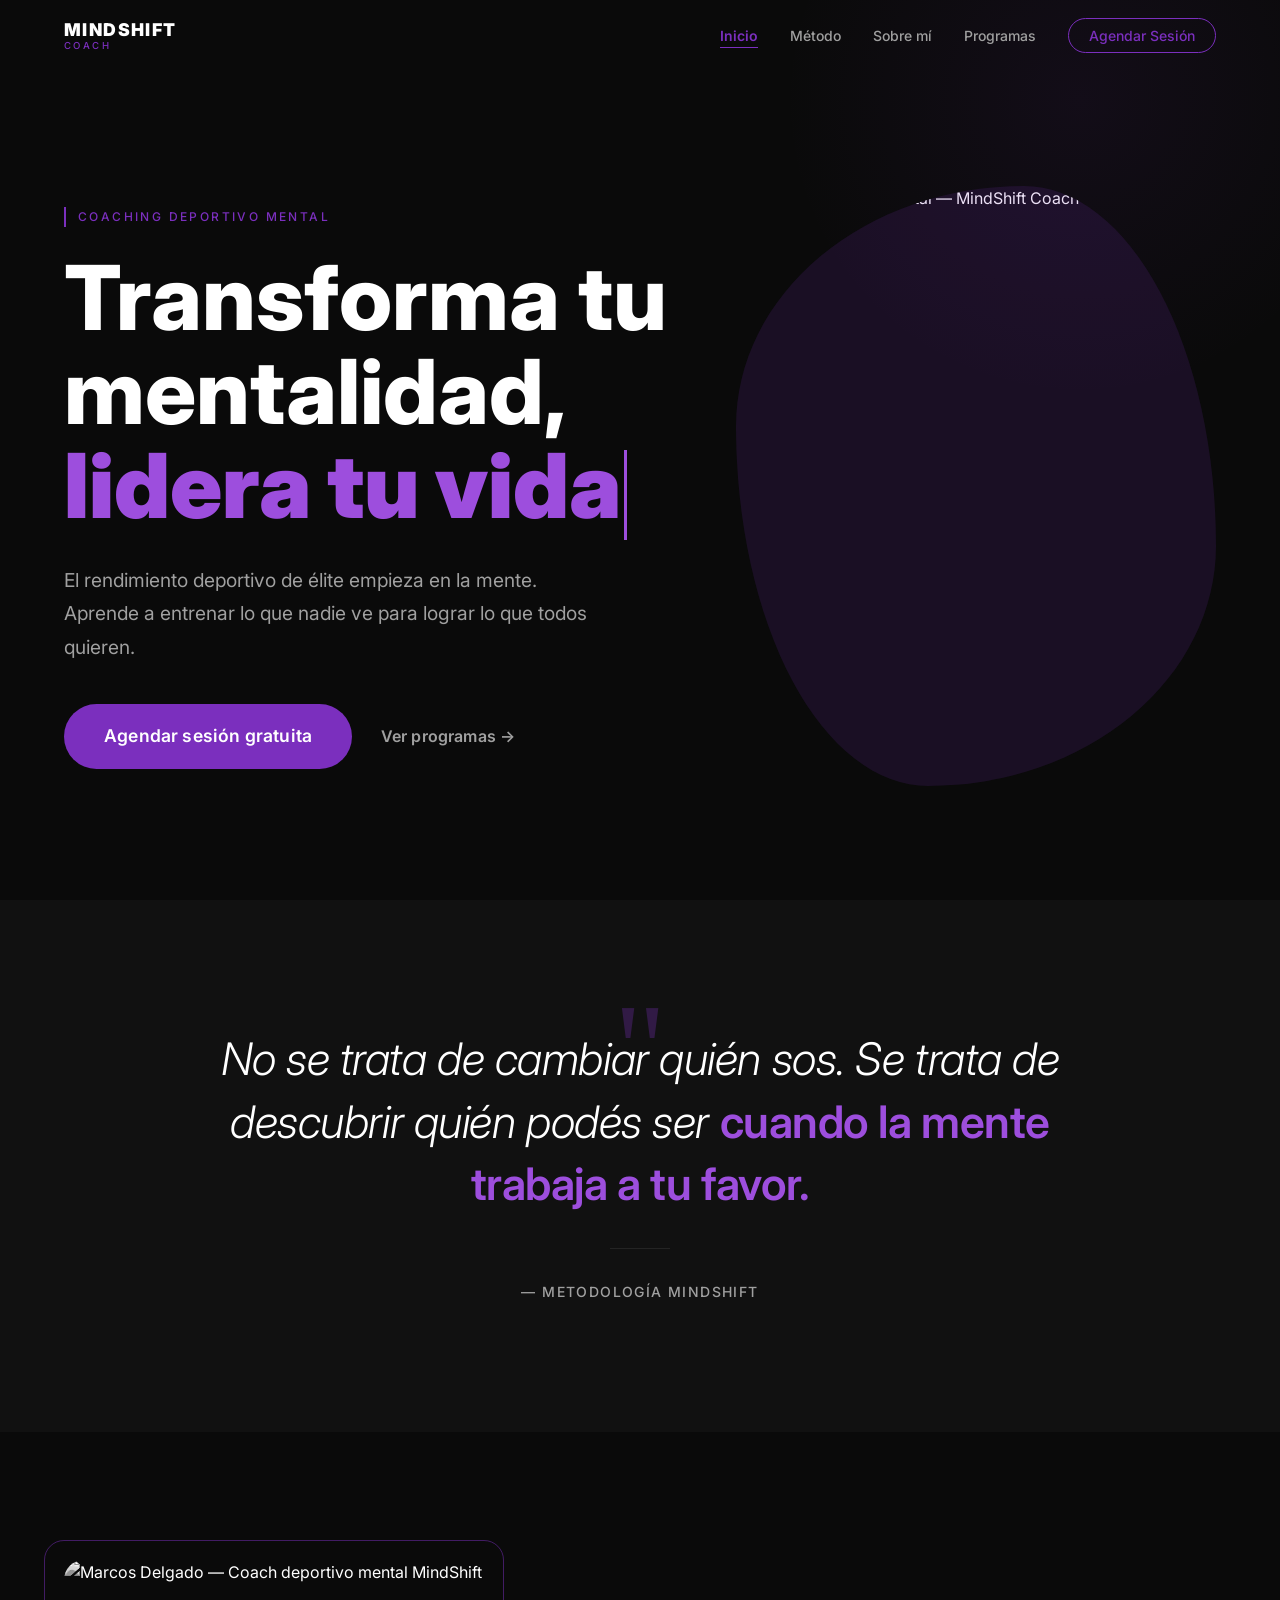
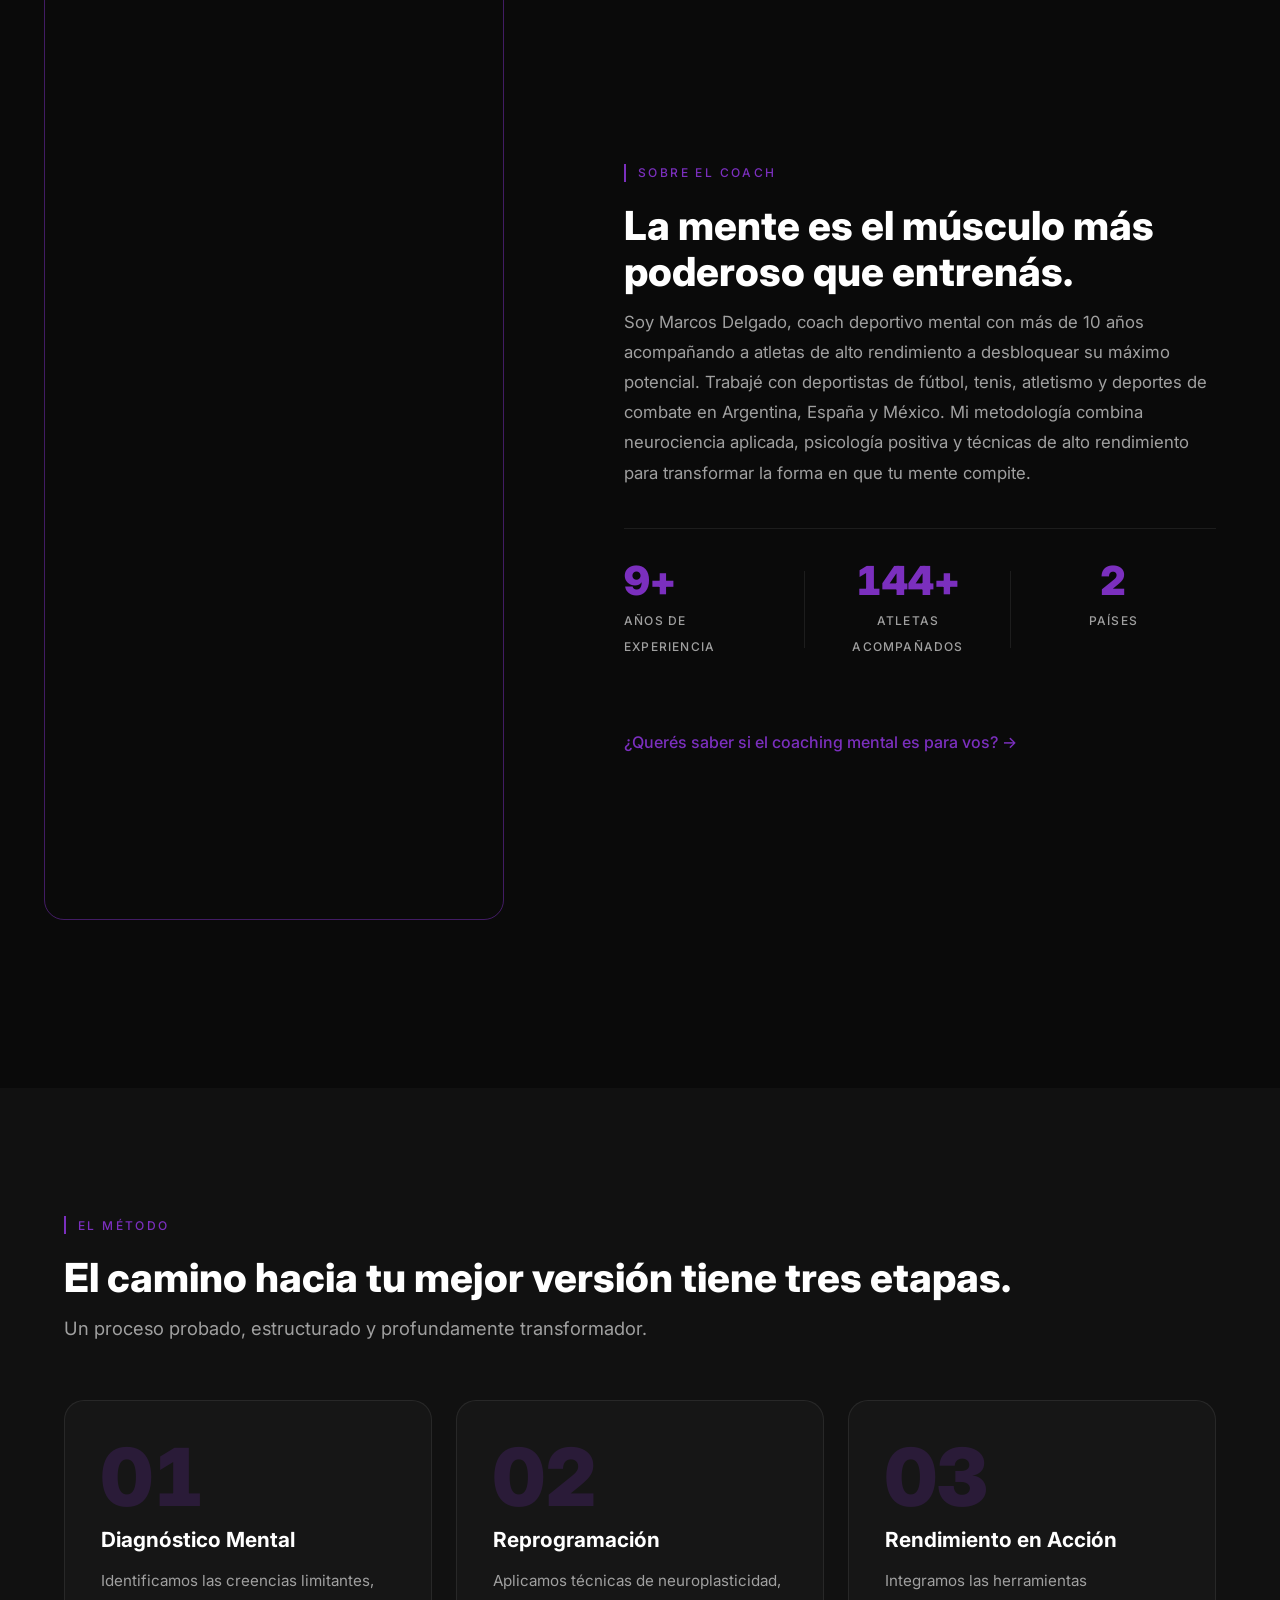
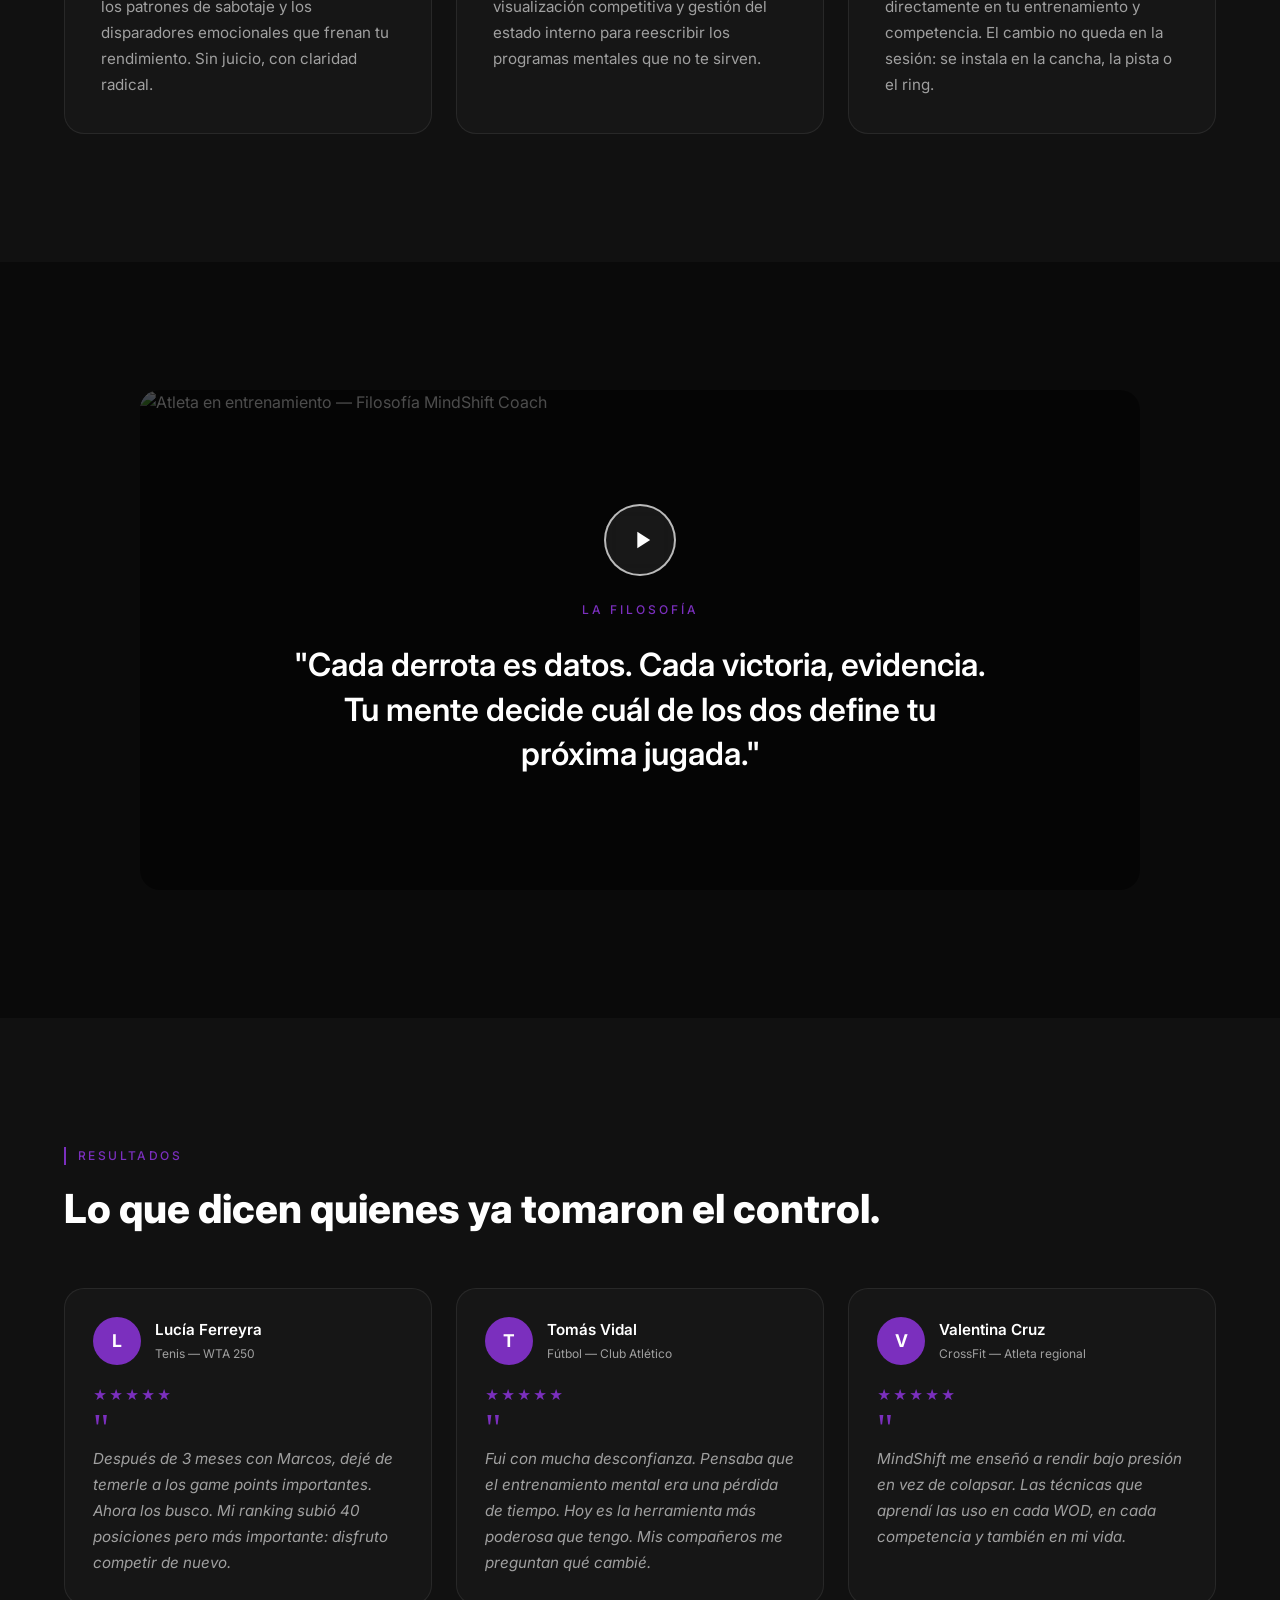
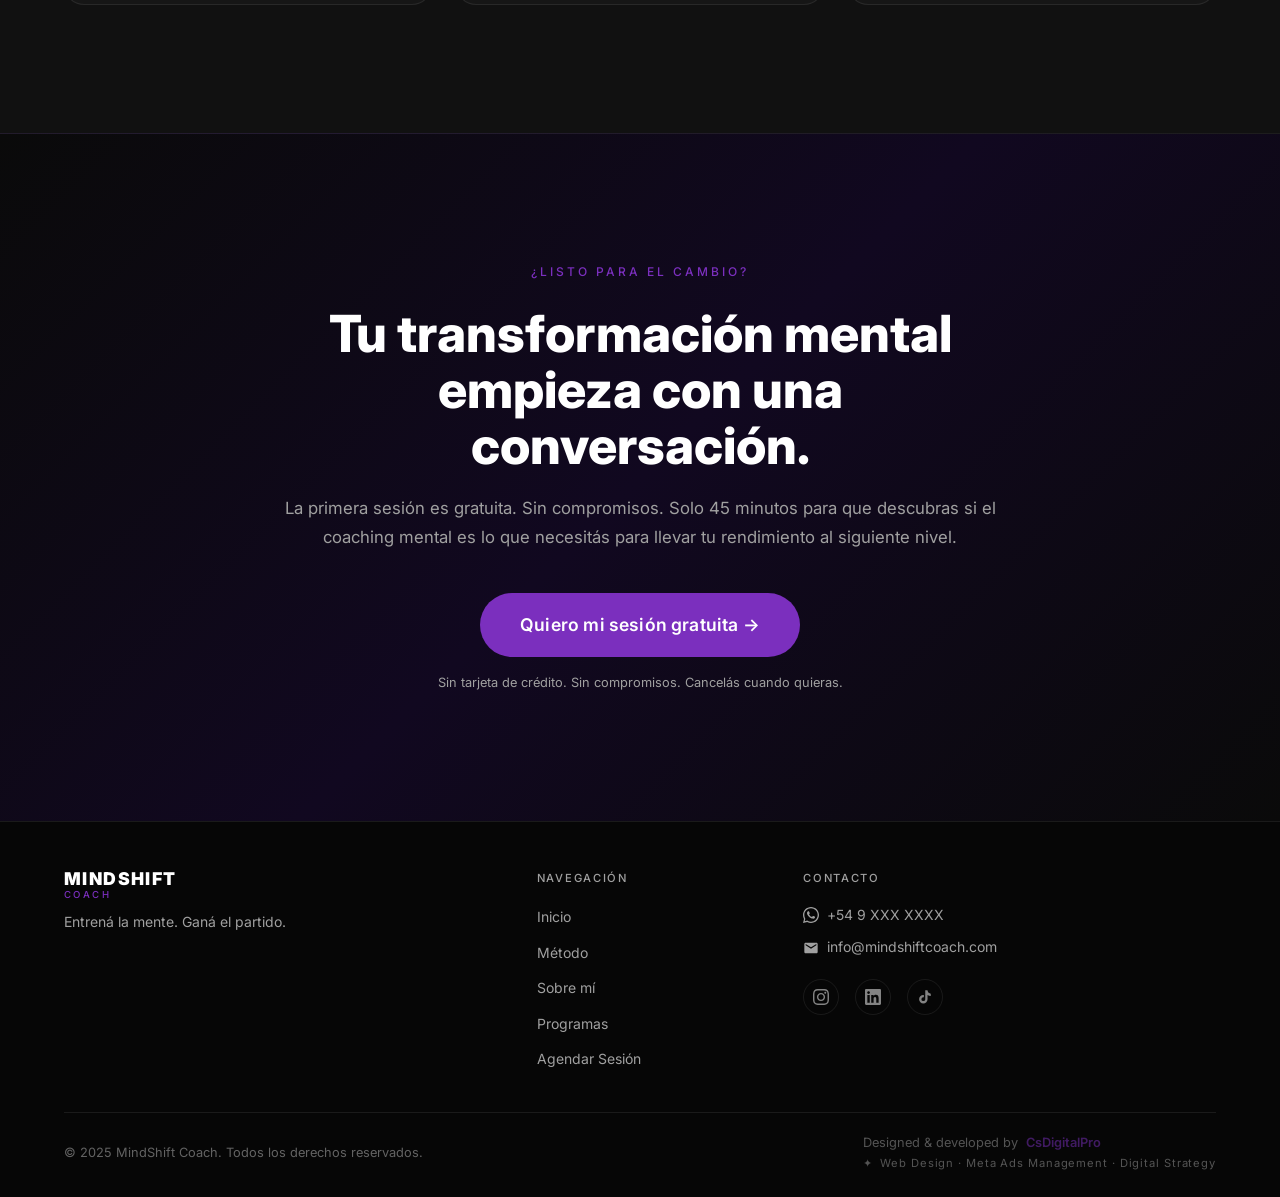
==== index.html @ 0fb86b78 "initial commit" ====
<!DOCTYPE html>
<html lang="es-AR">
<head>
  <meta charset="UTF-8">
  <meta name="viewport" content="width=device-width, initial-scale=1.0">

  <!-- SEO -->
  <title>MindShift Coach | Transforma tu mentalidad, lidera tu vida</title>
  <meta name="description" content="Coaching deportivo mental de élite. Trabajá tu mente, desbloqueá tu máximo rendimiento. Primera sesión gratuita — sin compromisos.">
  <meta name="keywords" content="coaching deportivo mental, psicología deportiva, rendimiento atlético, mentalidad ganadora, entrenamiento mental">
  <meta name="author" content="MindShift Coach">
  <meta name="robots" content="index, follow">

  <!-- Open Graph / Redes Sociales -->
  <meta property="og:type" content="website">
  <meta property="og:url" content="https://csdigitalpro.com/demos/mindshiftcoach/">
  <meta property="og:title" content="MindShift Coach | Transforma tu mentalidad, lidera tu vida">
  <meta property="og:description" content="Coaching deportivo mental de élite. Trabajá tu mente, desbloqueá tu máximo rendimiento.">
  <meta property="og:image" content="https://csdigitalpro.com/demos/mindshiftcoach/assets/images/og-image.jpg">
  <meta property="og:locale" content="es_AR">

  <!-- Twitter / X Card -->
  <meta name="twitter:card" content="summary_large_image">
  <meta name="twitter:title" content="MindShift Coach | Transforma tu mentalidad, lidera tu vida">
  <meta name="twitter:description" content="Coaching deportivo mental de élite.">
  <meta name="twitter:image" content="https://csdigitalpro.com/demos/mindshiftcoach/assets/images/og-image.jpg">

  <!-- Google Fonts — Inter -->
  <link rel="preconnect" href="https://fonts.googleapis.com">
  <link rel="preconnect" href="https://fonts.gstatic.com" crossorigin>
  <link href="https://fonts.googleapis.com/css2?family=Inter:wght@300;400;500;600;700;800;900&display=swap" rel="stylesheet">

  <!-- CSS — orden: reset → variables → animations → main -->
  <link rel="stylesheet" href="assets/css/reset.css">
  <link rel="stylesheet" href="assets/css/variables.css">
  <link rel="stylesheet" href="assets/css/animations.css">
  <link rel="stylesheet" href="assets/css/main.css">
</head>

<body>

  <!-- ============================
       NAVBAR
       ============================ -->
  <nav class="navbar" aria-label="Navegación principal">
    <!-- Logo -->
    <a href="index.html" class="nav-logo" aria-label="MindShift Coach — Inicio">
      <span class="nav-logo-main">MINDSHIFT</span>
      <span class="nav-logo-sub">coach</span>
    </a>

    <!-- Links desktop -->
    <ul class="nav-links" role="list">
      <li><a href="#inicio">Inicio</a></li>
      <li><a href="#metodo">Método</a></li>
      <li><a href="#sobre-mi">Sobre mí</a></li>
      <li><a href="programas.html">Programas</a></li>
      <li>
        <!-- PLACEHOLDER: reemplazar href por link de Calendly o WhatsApp -->
        <a href="#agendar" class="nav-cta">Agendar Sesión</a>
      </li>
    </ul>

    <!-- Hamburger (visible solo mobile) -->
    <button
      class="nav-hamburger"
      aria-label="Abrir menú"
      aria-expanded="false"
      aria-controls="mobile-menu"
    >
      <span></span>
      <span></span>
      <span></span>
    </button>
  </nav>

  <!-- Overlay del menú mobile -->
  <div class="nav-overlay" aria-hidden="true"></div>

  <!-- Menú mobile -->
  <nav id="mobile-menu" class="nav-mobile-menu" aria-label="Menú mobile">
    <a href="#inicio">Inicio</a>
    <a href="#metodo">Método</a>
    <a href="#sobre-mi">Sobre mí</a>
    <a href="programas.html">Programas</a>
    <!-- PLACEHOLDER: reemplazar href por link de Calendly o WhatsApp -->
    <a href="#agendar" class="nav-cta-mobile">Agendar Sesión</a>
  </nav>


  <main>

    <!-- ============================
         SECCIÓN 01 — HERO
         ============================ -->
    <section id="inicio" class="hero" aria-label="Inicio">
      <div class="hero-inner">

        <!-- Columna texto -->
        <div class="hero-content">

          <!-- Label superior animado -->
          <p class="hero-label-wrap hero-label" aria-label="Categoría">
            COACHING DEPORTIVO MENTAL
          </p>

          <!-- H1 con efecto typewriter -->
          <h1 class="hero-title">
            <span class="hero-title">Transforma tu mentalidad,</span>
            <span class="typewriter-line" aria-live="polite">
              <span id="typewriter-text">lidera tu vida</span><span class="cursor" aria-hidden="true"></span>
            </span>
          </h1>

          <!-- Subtítulo -->
          <p class="hero-description hero-subtitle">
            El rendimiento deportivo de élite empieza en la mente. Aprende a entrenar lo que nadie ve para lograr lo que todos quieren.
          </p>

          <!-- Botones CTA -->
          <div class="hero-buttons hero-ctas">
            <!-- PLACEHOLDER: reemplazar href por link de Calendly o wa.me -->
            <a href="#agendar" class="btn btn-primary btn-cta-main" aria-label="Agendar sesión gratuita">
              Agendar sesión gratuita
            </a>
            <a href="programas.html" class="btn btn-ghost" aria-label="Ver programas disponibles">
              Ver programas →
            </a>
          </div>
        </div>

        <!-- Columna imagen -->
        <div class="hero-image-wrap hero-image">
          <!-- PLACEHOLDER: reemplazar por foto real del coach en B&N, alta resolución, fondo neutro -->
          <!-- Nombre sugerido: assets/images/coach-hero.webp -->
          <img
            src="https://images.unsplash.com/photo-1534438327276-14e5300c3a48?w=800"
            alt="Coach deportivo mental — MindShift Coach"
            class="hero-img"
            width="800"
            height="1000"
            loading="eager"
            fetchpriority="high"
          >
          <div class="hero-image-overlay" aria-hidden="true"></div>
        </div>

      </div>
    </section>


    <!-- ============================
         SECCIÓN 02 — MANIFIESTO
         ============================ -->
    <section class="manifesto" aria-label="Manifiesto MindShift">
      <div class="manifesto-inner">

        <!-- Comilla decorativa -->
        <span class="manifesto-quote-mark" aria-hidden="true">"</span>

        <!-- Frase principal — se procesa con JS para word reveal -->
        <p class="manifesto-text animate-on-scroll">
          No se trata de cambiar quién sos. Se trata de descubrir quién podés ser
          <span class="accent">cuando la mente trabaja a tu favor.</span>
        </p>

        <!-- Separador -->
        <div class="manifesto-divider animate-on-scroll stagger-2" aria-hidden="true"></div>

        <!-- Autor -->
        <p class="manifesto-author animate-on-scroll stagger-3">— Metodología MindShift</p>

      </div>
    </section>


    <!-- ============================
         SECCIÓN 03 — SOBRE EL COACH
         ============================ -->
    <section id="sobre-mi" class="about" aria-label="Sobre el Coach">
      <div class="about-inner">

        <!-- Imagen -->
        <div class="about-image-wrap animate-slide-left">
          <!-- Elemento decorativo de borde offset -->
          <div class="about-image-deco" aria-hidden="true"></div>

          <!-- PLACEHOLDER: reemplazar por foto real del coach, encuadre busto o cintura -->
          <!-- Nombre sugerido: assets/images/coach-about.webp -->
          <img
            src="https://images.unsplash.com/photo-1534438327276-14e5300c3a48?w=800"
            alt="Marcos Delgado — Coach deportivo mental MindShift"
            class="about-img"
            width="800"
            height="1000"
            loading="lazy"
          >
        </div>

        <!-- Contenido -->
        <div class="about-content animate-slide-right">

          <p class="section-label">SOBRE EL COACH</p>

          <h2 class="section-heading">
            La mente es el músculo más poderoso que entrenás.
          </h2>

          <p class="about-bio">
            Soy Marcos Delgado, coach deportivo mental con más de 10 años acompañando a atletas de alto rendimiento a desbloquear su máximo potencial. Trabajé con deportistas de fútbol, tenis, atletismo y deportes de combate en Argentina, España y México. Mi metodología combina neurociencia aplicada, psicología positiva y técnicas de alto rendimiento para transformar la forma en que tu mente compite.
          </p>

          <!-- Estadísticas -->
          <div class="about-stats" role="list" aria-label="Estadísticas del coach">

            <div class="stat-item" role="listitem">
              <span
                class="stat-number"
                data-target="10"
                data-suffix="+"
                aria-label="10 años de experiencia"
              >10+</span>
              <span class="stat-label">Años de experiencia</span>
            </div>

            <div class="stat-item" role="listitem">
              <span
                class="stat-number"
                data-target="150"
                data-suffix="+"
                aria-label="150 atletas acompañados"
              >150+</span>
              <span class="stat-label">Atletas acompañados</span>
            </div>

            <div class="stat-item" role="listitem">
              <span
                class="stat-number"
                data-target="3"
                data-suffix=""
                aria-label="3 países"
              >3</span>
              <span class="stat-label">Países</span>
            </div>

          </div>

          <!-- CTA texto -->
          <!-- PLACEHOLDER: reemplazar href por link de formulario, Calendly o #contacto -->
          <a href="#agendar" class="about-cta-link" aria-label="Descubrí si el coaching mental es para vos">
            ¿Querés saber si el coaching mental es para vos? →
          </a>

        </div>
      </div>
    </section>


    <!-- ============================
         SECCIÓN 04 — EL MÉTODO
         ============================ -->
    <section id="metodo" class="method" aria-label="El Método MindShift">
      <div class="method-inner">

        <header class="method-header">
          <p class="section-label animate-on-scroll">EL MÉTODO</p>
          <h2 class="section-heading animate-on-scroll stagger-1">
            El camino hacia tu mejor versión tiene tres etapas.
          </h2>
          <p class="section-subheading animate-on-scroll stagger-2">
            Un proceso probado, estructurado y profundamente transformador.
          </p>
        </header>

        <!-- Grid de cards — el stagger se aplica con JS -->
        <div class="method-grid" role="list">

          <!-- Card 01 -->
          <article class="method-card" role="listitem">
            <p class="method-card-number" aria-hidden="true">01</p>
            <h3 class="method-card-title">Diagnóstico Mental</h3>
            <p class="method-card-desc">
              Identificamos las creencias limitantes, los patrones de sabotaje y los disparadores emocionales que frenan tu rendimiento. Sin juicio, con claridad radical.
            </p>
          </article>

          <!-- Card 02 -->
          <article class="method-card" role="listitem">
            <p class="method-card-number" aria-hidden="true">02</p>
            <h3 class="method-card-title">Reprogramación</h3>
            <p class="method-card-desc">
              Aplicamos técnicas de neuroplasticidad, visualización competitiva y gestión del estado interno para reescribir los programas mentales que no te sirven.
            </p>
          </article>

          <!-- Card 03 -->
          <article class="method-card" role="listitem">
            <p class="method-card-number" aria-hidden="true">03</p>
            <h3 class="method-card-title">Rendimiento en Acción</h3>
            <p class="method-card-desc">
              Integramos las herramientas directamente en tu entrenamiento y competencia. El cambio no queda en la sesión: se instala en la cancha, la pista o el ring.
            </p>
          </article>

        </div>
      </div>
    </section>


    <!-- ============================
         SECCIÓN 05 — STORYTELLING / VIDEO
         ============================ -->
    <section class="story animate-on-scroll" aria-label="Filosofía MindShift">
      <div class="story-inner">

        <div class="story-video-wrap">
          <!-- PLACEHOLDER: reemplazar por video real del coach o iframe de YouTube -->
          <!-- Para video HTML5: <video src="assets/videos/coach-intro.mp4" poster="assets/images/story-poster.webp" controls></video> -->
          <!-- Para YouTube: <iframe src="https://www.youtube.com/embed/TU_VIDEO_ID" title="Filosofía MindShift Coach" allowfullscreen></iframe> -->

          <!-- Imagen poster (reemplazar con foto real de entrenamiento) -->
          <img
            src="https://images.unsplash.com/photo-1517838277536-f5f99be501cd?w=1200"
            alt="Atleta en entrenamiento — Filosofía MindShift Coach"
            class="story-poster"
            width="1200"
            height="675"
            loading="lazy"
          >

          <!-- Overlay con texto -->
          <div class="story-overlay" aria-hidden="false">
            <p class="story-label">LA FILOSOFÍA</p>

            <!-- Botón play decorativo -->
            <button class="play-btn" aria-label="Ver video — La filosofía MindShift">
              <svg viewBox="0 0 24 24" xmlns="http://www.w3.org/2000/svg" aria-hidden="true">
                <path d="M8 5v14l11-7z"/>
              </svg>
            </button>

            <blockquote class="story-quote">
              "Cada derrota es datos. Cada victoria, evidencia. Tu mente decide cuál de los dos define tu próxima jugada."
            </blockquote>
          </div>

        </div>
      </div>
    </section>


    <!-- ============================
         SECCIÓN 06 — TESTIMONIOS
         ============================ -->
    <section class="testimonials" aria-label="Testimonios de atletas">
      <div class="testimonials-inner">

        <header style="margin-bottom: 56px;">
          <p class="section-label animate-on-scroll">RESULTADOS</p>
          <h2 class="section-heading animate-on-scroll stagger-1">
            Lo que dicen quienes ya tomaron el control.
          </h2>
        </header>

        <!-- Grid de testimonios — stagger con JS -->
        <div class="testimonials-grid" role="list">

          <!-- Testimonio 1 -->
          <article class="testimonial-card" role="listitem">
            <div class="testimonial-header">
              <div class="testimonial-avatar" aria-hidden="true">L</div>
              <div class="testimonial-meta">
                <p class="testimonial-name">Lucía Ferreyra</p>
                <p class="testimonial-sport">Tenis — WTA 250</p>
              </div>
            </div>
            <div class="testimonial-stars" aria-label="5 estrellas">★★★★★</div>
            <div class="testimonial-quote">
              <p>
                Después de 3 meses con Marcos, dejé de temerle a los game points importantes. Ahora los busco. Mi ranking subió 40 posiciones pero más importante: disfruto competir de nuevo.
              </p>
            </div>
          </article>

          <!-- Testimonio 2 -->
          <article class="testimonial-card" role="listitem">
            <div class="testimonial-header">
              <div class="testimonial-avatar" aria-hidden="true">T</div>
              <div class="testimonial-meta">
                <p class="testimonial-name">Tomás Vidal</p>
                <p class="testimonial-sport">Fútbol — Club Atlético</p>
              </div>
            </div>
            <div class="testimonial-stars" aria-label="5 estrellas">★★★★★</div>
            <div class="testimonial-quote">
              <p>
                Fui con mucha desconfianza. Pensaba que el entrenamiento mental era una pérdida de tiempo. Hoy es la herramienta más poderosa que tengo. Mis compañeros me preguntan qué cambié.
              </p>
            </div>
          </article>

          <!-- Testimonio 3 -->
          <article class="testimonial-card" role="listitem">
            <div class="testimonial-header">
              <div class="testimonial-avatar" aria-hidden="true">V</div>
              <div class="testimonial-meta">
                <p class="testimonial-name">Valentina Cruz</p>
                <p class="testimonial-sport">CrossFit — Atleta regional</p>
              </div>
            </div>
            <div class="testimonial-stars" aria-label="5 estrellas">★★★★★</div>
            <div class="testimonial-quote">
              <p>
                MindShift me enseñó a rendir bajo presión en vez de colapsar. Las técnicas que aprendí las uso en cada WOD, en cada competencia y también en mi vida.
              </p>
            </div>
          </article>

        </div>
      </div>
    </section>


    <!-- ============================
         SECCIÓN 07 — CTA FINAL / AGENDAR
         ============================ -->
    <section id="agendar" class="cta-section" aria-label="Agendar sesión gratuita">
      <div class="cta-inner">

        <span class="cta-label animate-on-scroll">¿LISTO PARA EL CAMBIO?</span>

        <h2 class="cta-heading animate-on-scroll stagger-1">
          Tu transformación mental empieza con una conversación.
        </h2>

        <p class="cta-description animate-on-scroll stagger-2">
          La primera sesión es gratuita. Sin compromisos. Solo 45 minutos para que descubras si el coaching mental es lo que necesitás para llevar tu rendimiento al siguiente nivel.
        </p>

        <div class="cta-btn-wrap animate-on-scroll stagger-3">
          <!-- PLACEHOLDER: reemplazar href por link de Calendly: https://calendly.com/... o wa.me/549XXXXXXXXXX -->
          <a href="#contacto" class="btn btn-primary btn-cta-main" aria-label="Quiero mi sesión gratuita de coaching mental">
            Quiero mi sesión gratuita →
          </a>
        </div>

        <p class="cta-disclaimer animate-on-scroll stagger-4">
          Sin tarjeta de crédito. Sin compromisos. Cancelás cuando quieras.
        </p>

      </div>
    </section>

  </main>


  <!-- ============================
       FOOTER
       ============================ -->
  <footer class="footer" role="contentinfo">
    <div class="footer-inner">

      <div class="footer-top">

        <!-- Columna 1: Logo + tagline -->
        <div class="footer-col-logo">
          <a href="index.html" class="nav-logo" aria-label="MindShift Coach — Inicio">
            <span class="nav-logo-main">MINDSHIFT</span>
            <span class="nav-logo-sub">coach</span>
          </a>
          <p class="footer-tagline">Entrená la mente. Ganá el partido.</p>
        </div>

        <!-- Columna 2: Navegación -->
        <nav class="footer-col-nav" aria-label="Navegación del footer">
          <span class="footer-col-title">NAVEGACIÓN</span>
          <ul class="footer-links" role="list">
            <li><a href="#inicio">Inicio</a></li>
            <li><a href="#metodo">Método</a></li>
            <li><a href="#sobre-mi">Sobre mí</a></li>
            <li><a href="programas.html">Programas</a></li>
            <li><a href="#agendar">Agendar Sesión</a></li>
          </ul>
        </nav>

        <!-- Columna 3: Contacto y redes -->
        <div class="footer-col-contact">
          <span class="footer-col-title">CONTACTO</span>

          <div class="footer-contact">
            <!-- PLACEHOLDER: reemplazar por número real de WhatsApp -->
            <a
              href="https://wa.me/549XXXXXXXXXX"
              class="footer-contact-item"
              aria-label="Contactar por WhatsApp"
              target="_blank"
              rel="noopener noreferrer"
            >
              <svg width="16" height="16" viewBox="0 0 24 24" fill="currentColor" aria-hidden="true">
                <path d="M17.472 14.382c-.297-.149-1.758-.867-2.03-.967-.273-.099-.471-.148-.67.15-.197.297-.767.966-.94 1.164-.173.199-.347.223-.644.075-.297-.15-1.255-.463-2.39-1.475-.883-.788-1.48-1.761-1.653-2.059-.173-.297-.018-.458.13-.606.134-.133.298-.347.446-.52.149-.174.198-.298.298-.497.099-.198.05-.371-.025-.52-.075-.149-.669-1.612-.916-2.207-.242-.579-.487-.5-.669-.51-.173-.008-.371-.01-.57-.01-.198 0-.52.074-.792.372-.272.297-1.04 1.016-1.04 2.479 0 1.462 1.065 2.875 1.213 3.074.149.198 2.096 3.2 5.077 4.487.709.306 1.262.489 1.694.625.712.227 1.36.195 1.871.118.571-.085 1.758-.719 2.006-1.413.248-.694.248-1.289.173-1.413-.074-.124-.272-.198-.57-.347z"/>
                <path d="M12 0C5.373 0 0 5.373 0 12c0 2.126.553 4.122 1.522 5.855L.057 23.886l6.218-1.44A11.944 11.944 0 0012 24c6.627 0 12-5.373 12-12S18.627 0 12 0zm0 22c-1.902 0-3.674-.528-5.182-1.443l-.372-.22-3.861.894.925-3.751-.243-.385A9.937 9.937 0 012 12C2 6.477 6.477 2 12 2s10 4.477 10 10-4.477 10-10 10z"/>
              </svg>
              +54 9 XXX XXXX
            </a>

            <!-- PLACEHOLDER: reemplazar por email real del cliente -->
            <a
              href="mailto:info@mindshiftcoach.com"
              class="footer-contact-item"
              aria-label="Enviar email a MindShift Coach"
            >
              <svg width="16" height="16" viewBox="0 0 24 24" fill="currentColor" aria-hidden="true">
                <path d="M20 4H4c-1.1 0-2 .9-2 2v12c0 1.1.9 2 2 2h16c1.1 0 2-.9 2-2V6c0-1.1-.9-2-2-2zm0 4l-8 5-8-5V6l8 5 8-5v2z"/>
              </svg>
              info@mindshiftcoach.com
            </a>
          </div>

          <!-- Redes sociales -->
          <!-- PLACEHOLDER: reemplazar href por links reales de redes del cliente -->
          <div class="footer-social" aria-label="Redes sociales">

            <!-- Instagram -->
            <a
              href="https://instagram.com/mindshiftcoach"
              target="_blank"
              rel="noopener noreferrer"
              aria-label="Instagram de MindShift Coach"
            >
              <svg viewBox="0 0 24 24" xmlns="http://www.w3.org/2000/svg" aria-hidden="true">
                <path d="M12 2.163c3.204 0 3.584.012 4.85.07 3.252.148 4.771 1.691 4.919 4.919.058 1.265.069 1.645.069 4.849 0 3.205-.012 3.584-.069 4.849-.149 3.225-1.664 4.771-4.919 4.919-1.266.058-1.644.07-4.85.07-3.204 0-3.584-.012-4.849-.07-3.26-.149-4.771-1.699-4.919-4.92-.058-1.265-.07-1.644-.07-4.849 0-3.204.013-3.583.07-4.849.149-3.227 1.664-4.771 4.919-4.919 1.266-.057 1.645-.069 4.849-.069zm0-2.163c-3.259 0-3.667.014-4.947.072-4.358.2-6.78 2.618-6.98 6.98-.059 1.281-.073 1.689-.073 4.948 0 3.259.014 3.668.072 4.948.2 4.358 2.618 6.78 6.98 6.98 1.281.058 1.689.072 4.948.072 3.259 0 3.668-.014 4.948-.072 4.354-.2 6.782-2.618 6.979-6.98.059-1.28.073-1.689.073-4.948 0-3.259-.014-3.667-.072-4.947-.196-4.354-2.617-6.78-6.979-6.98-1.281-.059-1.69-.073-4.949-.073zm0 5.838c-3.403 0-6.162 2.759-6.162 6.162s2.759 6.163 6.162 6.163 6.162-2.759 6.162-6.163c0-3.403-2.759-6.162-6.162-6.162zm0 10.162c-2.209 0-4-1.79-4-4 0-2.209 1.791-4 4-4s4 1.791 4 4c0 2.21-1.791 4-4 4zm6.406-11.845c-.796 0-1.441.645-1.441 1.44s.645 1.44 1.441 1.44c.795 0 1.439-.645 1.439-1.44s-.644-1.44-1.439-1.44z"/>
              </svg>
            </a>

            <!-- LinkedIn -->
            <a
              href="https://linkedin.com/in/mindshiftcoach"
              target="_blank"
              rel="noopener noreferrer"
              aria-label="LinkedIn de MindShift Coach"
            >
              <svg viewBox="0 0 24 24" xmlns="http://www.w3.org/2000/svg" aria-hidden="true">
                <path d="M20.447 20.452h-3.554v-5.569c0-1.328-.027-3.037-1.852-3.037-1.853 0-2.136 1.445-2.136 2.939v5.667H9.351V9h3.414v1.561h.046c.477-.9 1.637-1.85 3.37-1.85 3.601 0 4.267 2.37 4.267 5.455v6.286zM5.337 7.433c-1.144 0-2.063-.926-2.063-2.065 0-1.138.92-2.063 2.063-2.063 1.14 0 2.064.925 2.064 2.063 0 1.139-.925 2.065-2.064 2.065zm1.782 13.019H3.555V9h3.564v11.452zM22.225 0H1.771C.792 0 0 .774 0 1.729v20.542C0 23.227.792 24 1.771 24h20.451C23.2 24 24 23.227 24 22.271V1.729C24 .774 23.2 0 22.222 0h.003z"/>
              </svg>
            </a>

            <!-- TikTok -->
            <a
              href="https://tiktok.com/@mindshiftcoach"
              target="_blank"
              rel="noopener noreferrer"
              aria-label="TikTok de MindShift Coach"
            >
              <svg viewBox="0 0 24 24" xmlns="http://www.w3.org/2000/svg" aria-hidden="true">
                <path d="M19.59 6.69a4.83 4.83 0 01-3.77-4.25V2h-3.45v13.67a2.89 2.89 0 01-2.88 2.5 2.89 2.89 0 01-2.89-2.89 2.89 2.89 0 012.89-2.89c.28 0 .54.04.79.1V9.01a6.33 6.33 0 00-.79-.05 6.34 6.34 0 00-6.34 6.34 6.34 6.34 0 006.34 6.34 6.34 6.34 0 006.33-6.34V8.88a8.28 8.28 0 004.84 1.54V7a4.85 4.85 0 01-1.07-.31z"/>
              </svg>
            </a>

          </div>
        </div>

      </div>

      <!-- Línea inferior con copyright y firma -->
      <div class="footer-bottom">

        <p class="footer-copyright">
          © 2025 MindShift Coach. Todos los derechos reservados.
        </p>

        <!-- Firma CsDigitalPro -->
        <div class="footer-credit">
          <p class="footer-credit-text">
            Designed &amp; developed by&nbsp;
            <a
              href="https://csdigitalpro.com"
              class="footer-credit-link"
              target="_blank"
              rel="noopener noreferrer"
              aria-label="CsDigitalPro — Web Design y Digital Marketing"
            >CsDigitalPro</a>
          </p>
          <span class="footer-credit-services">✦&nbsp;&nbsp;Web Design · Meta Ads Management · Digital Strategy</span>
        </div>

      </div>
    </div>
  </footer>


  <!-- JavaScript — al final del body para mejor performance -->
  <script src="assets/js/animations.js"></script>
  <script src="assets/js/main.js"></script>

</body>
</html>
---- assets/css/variables.css ----
/* =============================================
   VARIABLES.CSS — MindShift Coach
   Custom Properties / Design Tokens
   ============================================= */

:root {
  /* ===== COLORES ===== */
  --color-bg: #0A0A0A;
  --color-bg-secondary: #111111;
  --color-bg-card: #161616;
  --color-text-primary: #FFFFFF;
  --color-text-secondary: #A0A0A0;
  --color-accent: #7B2FBE;
  --color-accent-light: #9D4EDD;
  --color-accent-glow: rgba(123, 47, 190, 0.15);
  --color-border: rgba(255, 255, 255, 0.08);
  --color-border-hover: rgba(123, 47, 190, 0.5);

  /* ===== TIPOGRAFÍA — FAMILIAS ===== */
  --font-heading: 'Inter', -apple-system, BlinkMacSystemFont, 'Segoe UI', sans-serif;
  --font-body: 'Inter', -apple-system, BlinkMacSystemFont, 'Segoe UI', sans-serif;

  /* ===== TIPOGRAFÍA — TAMAÑOS (fluid con clamp) ===== */
  --font-size-hero: clamp(2.8rem, 7vw, 6rem);
  --font-size-h1: clamp(2rem, 5vw, 3.5rem);
  --font-size-h2: clamp(1.5rem, 3.5vw, 2.5rem);
  --font-size-h3: clamp(1.1rem, 2vw, 1.4rem);
  --font-size-body: 1rem;
  --font-size-small: 0.875rem;
  --font-size-xs: 0.75rem;

  /* ===== TIPOGRAFÍA — PESOS ===== */
  --font-weight-light: 300;
  --font-weight-regular: 400;
  --font-weight-medium: 500;
  --font-weight-semibold: 600;
  --font-weight-bold: 700;
  --font-weight-extrabold: 800;
  --font-weight-black: 900;

  /* ===== ESPACIADOS ===== */
  --spacing-section: clamp(80px, 10vw, 140px);
  --spacing-container: clamp(20px, 5vw, 80px);
  --spacing-xs: 8px;
  --spacing-sm: 16px;
  --spacing-md: 24px;
  --spacing-lg: 40px;
  --spacing-xl: 64px;

  /* ===== BORDES ===== */
  --border-radius: 12px;
  --border-radius-lg: 20px;
  --border-radius-full: 9999px;

  /* ===== TRANSICIONES ===== */
  --transition: all 0.3s cubic-bezier(0.4, 0, 0.2, 1);
  --transition-fast: all 0.15s cubic-bezier(0.4, 0, 0.2, 1);
  --transition-slow: all 0.5s cubic-bezier(0.4, 0, 0.2, 1);

  /* ===== SOMBRAS ===== */
  --shadow-purple: 0 0 40px rgba(123, 47, 190, 0.2);
  --shadow-purple-strong: 0 0 60px rgba(123, 47, 190, 0.35);
  --shadow-card: 0 4px 24px rgba(0, 0, 0, 0.3);

  /* ===== LAYOUT ===== */
  --max-width: 1280px;
  --nav-height: 72px;
  --container-padding: clamp(20px, 5vw, 80px);

  /* ===== Z-INDEX ===== */
  --z-nav: 1000;
  --z-overlay: 900;
  --z-modal: 1100;
}
---- assets/css/animations.css ----
/* =============================================
   ANIMATIONS.CSS — MindShift Coach
   Keyframes y clases de animación reutilizables
   ============================================= */

/* ===== KEYFRAMES ===== */

@keyframes fadeInUp {
  from {
    opacity: 0;
    transform: translateY(30px);
  }
  to {
    opacity: 1;
    transform: translateY(0);
  }
}

@keyframes fadeIn {
  from { opacity: 0; }
  to   { opacity: 1; }
}

@keyframes fadeInScale {
  from {
    opacity: 0;
    transform: scale(0.95);
  }
  to {
    opacity: 1;
    transform: scale(1);
  }
}

@keyframes slideInLeft {
  from {
    opacity: 0;
    transform: translateX(-40px);
  }
  to {
    opacity: 1;
    transform: translateX(0);
  }
}

@keyframes slideInRight {
  from {
    opacity: 0;
    transform: translateX(40px);
  }
  to {
    opacity: 1;
    transform: translateX(0);
  }
}

@keyframes pulse {
  0%, 100% {
    transform: scale(1);
    box-shadow: 0 0 0 rgba(123, 47, 190, 0);
  }
  50% {
    transform: scale(1.03);
    box-shadow: 0 0 30px rgba(123, 47, 190, 0.4);
  }
}

@keyframes blink {
  0%, 50%  { opacity: 1; }
  51%, 100% { opacity: 0; }
}

@keyframes shimmer {
  0%   { background-position: -200% center; }
  100% { background-position: 200% center; }
}

@keyframes rotateIn {
  from {
    opacity: 0;
    transform: rotate(-5deg) scale(0.95);
  }
  to {
    opacity: 1;
    transform: rotate(0deg) scale(1);
  }
}

@keyframes borderGlow {
  0%, 100% { border-color: rgba(123, 47, 190, 0.3); }
  50%       { border-color: rgba(123, 47, 190, 0.8); }
}

@keyframes floatY {
  0%, 100% { transform: translateY(0px); }
  50%       { transform: translateY(-8px); }
}

/* ===== CLASES DE ANIMACIÓN — HERO (entrada de página) ===== */

.hero-label {
  opacity: 0;
  animation: fadeInUp 0.7s cubic-bezier(0.4, 0, 0.2, 1) 0.2s forwards;
}

.hero-title {
  opacity: 0;
  animation: fadeInUp 0.7s cubic-bezier(0.4, 0, 0.2, 1) 0.4s forwards;
}

.hero-subtitle {
  opacity: 0;
  animation: fadeInUp 0.7s cubic-bezier(0.4, 0, 0.2, 1) 0.6s forwards;
}

.hero-ctas {
  opacity: 0;
  animation: fadeInUp 0.7s cubic-bezier(0.4, 0, 0.2, 1) 0.8s forwards;
}

.hero-image {
  opacity: 0;
  animation: fadeInScale 0.9s cubic-bezier(0.4, 0, 0.2, 1) 0.3s forwards;
}

/* ===== CLASES BASE PARA INTERSECTION OBSERVER ===== */

.animate-on-scroll {
  opacity: 0;
  transform: translateY(30px);
  transition: opacity 0.7s ease, transform 0.7s ease;
}

.animate-on-scroll.is-visible {
  opacity: 1;
  transform: translateY(0);
}

/* Variante: deslizar desde la izquierda */
.animate-slide-left {
  opacity: 0;
  transform: translateX(-40px);
  transition: opacity 0.7s ease, transform 0.7s ease;
}

.animate-slide-left.is-visible {
  opacity: 1;
  transform: translateX(0);
}

/* Variante: deslizar desde la derecha */
.animate-slide-right {
  opacity: 0;
  transform: translateX(40px);
  transition: opacity 0.7s ease, transform 0.7s ease;
}

.animate-slide-right.is-visible {
  opacity: 1;
  transform: translateX(0);
}

/* Variante: solo fadeIn (sin movimiento) */
.animate-fade {
  opacity: 0;
  transition: opacity 0.9s ease;
}

.animate-fade.is-visible {
  opacity: 1;
}

/* ===== STAGGER DELAYS ===== */

.stagger-1 { transition-delay: 0.1s; }
.stagger-2 { transition-delay: 0.2s; }
.stagger-3 { transition-delay: 0.3s; }
.stagger-4 { transition-delay: 0.4s; }
.stagger-5 { transition-delay: 0.5s; }
.stagger-6 { transition-delay: 0.6s; }

/* ===== PULSE — CTA BUTTON ===== */

.pulse-animation {
  animation: pulse 3s ease-in-out infinite;
}

/* ===== CURSOR PARPADEANTE TYPEWRITER ===== */

.cursor {
  display: inline-block;
  width: 3px;
  height: 1em;
  background-color: var(--color-accent-light);
  margin-left: 3px;
  vertical-align: text-bottom;
  animation: blink 1s step-end infinite;
}

/* ===== HOVER LIFT — Cards ===== */

.hover-lift {
  transition: var(--transition);
}

.hover-lift:hover {
  transform: translateY(-4px);
}

/* ===== GLOW BORDER — animado ===== */

.glow-border {
  animation: borderGlow 2s ease-in-out infinite;
}
---- assets/css/main.css ----
/* =============================================
   MAIN.CSS — MindShift Coach
   Estilos principales — Mobile First
   Orden: Base → Layout → Navbar → Hero → Secciones → Footer → Responsive
   ============================================= */


/* ===== BASE ===== */

body {
  font-family: var(--font-body);
  font-size: var(--font-size-body);
  font-weight: var(--font-weight-regular);
  line-height: 1.6;
  color: var(--color-text-primary);
  background-color: var(--color-bg);
}

/* Contenedor principal */
.container {
  width: 100%;
  max-width: var(--max-width);
  margin: 0 auto;
  padding: 0 var(--container-padding);
}

/* Label de sección (etiqueta superior pequeña) */
.section-label {
  display: inline-flex;
  align-items: center;
  gap: 12px;
  font-size: var(--font-size-xs);
  font-weight: var(--font-weight-medium);
  letter-spacing: 0.2em;
  text-transform: uppercase;
  color: var(--color-accent);
  margin-bottom: 20px;
}

.section-label::before {
  content: '';
  display: block;
  width: 2px;
  height: 18px;
  background-color: var(--color-accent);
  flex-shrink: 0;
}

/* Heading de sección */
.section-heading {
  font-family: var(--font-heading);
  font-size: var(--font-size-h2);
  font-weight: var(--font-weight-extrabold);
  color: var(--color-text-primary);
  line-height: 1.15;
  margin-bottom: 12px;
}

.section-subheading {
  font-size: clamp(1rem, 1.5vw, 1.15rem);
  color: var(--color-text-secondary);
  line-height: 1.7;
  margin-bottom: 48px;
  max-width: 640px;
}

/* Botones */
.btn {
  display: inline-flex;
  align-items: center;
  justify-content: center;
  gap: 8px;
  padding: 14px 32px;
  border-radius: var(--border-radius-full);
  font-size: 1rem;
  font-weight: var(--font-weight-semibold);
  letter-spacing: 0.01em;
  cursor: pointer;
  transition: var(--transition);
  text-decoration: none;
  white-space: nowrap;
}

.btn-primary {
  background-color: var(--color-accent);
  color: #fff;
  border: none;
}

.btn-primary:hover {
  background-color: var(--color-accent-light);
  transform: translateY(-2px);
  box-shadow: var(--shadow-purple);
}

.btn-outline {
  background-color: transparent;
  color: var(--color-accent);
  border: 1px solid var(--color-accent);
}

.btn-outline:hover {
  background-color: var(--color-accent);
  color: #fff;
  transform: translateY(-2px);
}

.btn-ghost {
  background-color: transparent;
  color: var(--color-text-secondary);
  border: none;
  padding-left: 0;
  padding-right: 0;
}

.btn-ghost:hover {
  color: var(--color-text-primary);
}


/* ===== NAVBAR ===== */

.navbar {
  position: fixed;
  top: 0;
  left: 0;
  width: 100%;
  z-index: var(--z-nav);
  padding: 0 var(--container-padding);
  height: var(--nav-height);
  display: flex;
  align-items: center;
  justify-content: space-between;
  transition: background-color 0.4s ease, backdrop-filter 0.4s ease, box-shadow 0.4s ease;
}

.navbar.scrolled {
  background-color: rgba(10, 10, 10, 0.95);
  backdrop-filter: blur(20px);
  -webkit-backdrop-filter: blur(20px);
  box-shadow: 0 1px 0 var(--color-border);
}

/* Logo */
.nav-logo {
  display: flex;
  flex-direction: column;
  line-height: 1;
  gap: 2px;
  text-decoration: none;
}

.nav-logo-main {
  font-size: 1.1rem;
  font-weight: var(--font-weight-black);
  letter-spacing: 0.08em;
  color: var(--color-text-primary);
  text-transform: uppercase;
}

.nav-logo-sub {
  font-size: 0.6rem;
  font-weight: var(--font-weight-medium);
  letter-spacing: 0.25em;
  color: var(--color-accent);
  text-transform: uppercase;
}

/* Nav links desktop */
.nav-links {
  display: none;
  align-items: center;
  gap: 32px;
  list-style: none;
}

.nav-links a {
  font-size: var(--font-size-small);
  font-weight: var(--font-weight-medium);
  color: var(--color-text-secondary);
  text-decoration: none;
  transition: var(--transition);
  position: relative;
}

.nav-links a::after {
  content: '';
  position: absolute;
  bottom: -4px;
  left: 0;
  width: 0;
  height: 1px;
  background-color: var(--color-accent);
  transition: width 0.3s ease;
}

.nav-links a:hover,
.nav-links a.active {
  color: var(--color-text-primary);
}

.nav-links a:hover::after,
.nav-links a.active::after {
  width: 100%;
}

.nav-links a.active {
  color: var(--color-accent);
  font-weight: var(--font-weight-semibold);
}

/* Botón CTA del nav */
.nav-cta {
  font-size: var(--font-size-small);
  font-weight: var(--font-weight-medium);
  color: var(--color-accent) !important;
  border: 1px solid var(--color-accent) !important;
  border-radius: var(--border-radius-full) !important;
  padding: 8px 20px !important;
  transition: var(--transition) !important;
}

.nav-cta::after {
  display: none !important;
}

.nav-cta:hover {
  background-color: var(--color-accent) !important;
  color: #fff !important;
}

/* Hamburger button */
.nav-hamburger {
  display: flex;
  flex-direction: column;
  justify-content: center;
  gap: 6px;
  width: 40px;
  height: 40px;
  cursor: pointer;
  background: none;
  border: none;
  padding: 4px;
  z-index: calc(var(--z-nav) + 10);
}

.nav-hamburger span {
  display: block;
  width: 24px;
  height: 2px;
  background-color: var(--color-text-primary);
  border-radius: 2px;
  transition: var(--transition);
  transform-origin: center;
}

/* Estado activo del hamburger → X */
.nav-hamburger.active span:nth-child(1) {
  transform: translateY(8px) rotate(45deg);
}

.nav-hamburger.active span:nth-child(2) {
  opacity: 0;
  transform: scaleX(0);
}

.nav-hamburger.active span:nth-child(3) {
  transform: translateY(-8px) rotate(-45deg);
}

/* Menú mobile */
.nav-mobile-menu {
  position: fixed;
  top: 0;
  left: 0;
  width: 100%;
  height: 100vh;
  background-color: var(--color-bg);
  z-index: calc(var(--z-nav) - 1);
  display: flex;
  flex-direction: column;
  align-items: center;
  justify-content: center;
  gap: 32px;
  opacity: 0;
  visibility: hidden;
  transform: translateY(-20px);
  transition: opacity 0.3s ease, visibility 0.3s ease, transform 0.3s ease;
}

.nav-mobile-menu.active {
  opacity: 1;
  visibility: visible;
  transform: translateY(0);
}

.nav-mobile-menu a {
  font-size: 1.5rem;
  font-weight: var(--font-weight-bold);
  color: var(--color-text-secondary);
  text-decoration: none;
  transition: var(--transition);
  letter-spacing: 0.02em;
}

.nav-mobile-menu a:hover {
  color: var(--color-accent-light);
}

.nav-mobile-menu .nav-cta-mobile {
  margin-top: 8px;
  padding: 14px 36px !important;
  border: 1px solid var(--color-accent);
  border-radius: var(--border-radius-full);
  color: var(--color-accent) !important;
  font-size: 1rem !important;
  transition: var(--transition);
}

.nav-mobile-menu .nav-cta-mobile:hover {
  background-color: var(--color-accent);
  color: #fff !important;
}

/* Overlay oscuro del menú mobile */
.nav-overlay {
  display: none;
  position: fixed;
  inset: 0;
  background-color: rgba(0, 0, 0, 0.7);
  z-index: calc(var(--z-nav) - 2);
  backdrop-filter: blur(4px);
}

.nav-overlay.active {
  display: block;
}


/* ===== HERO ===== */

.hero {
  min-height: 100vh;
  background-color: var(--color-bg);
  display: flex;
  align-items: center;
  padding-top: var(--nav-height);
  position: relative;
  overflow: hidden;
}

/* Fondo decorativo sutil */
.hero::before {
  content: '';
  position: absolute;
  top: -200px;
  right: -100px;
  width: 600px;
  height: 600px;
  background: radial-gradient(circle, rgba(123, 47, 190, 0.08) 0%, transparent 70%);
  pointer-events: none;
}

.hero-inner {
  width: 100%;
  max-width: var(--max-width);
  margin: 0 auto;
  padding: 60px var(--container-padding);
  display: flex;
  flex-direction: column-reverse;
  gap: 48px;
  align-items: center;
}

/* Texto hero */
.hero-content {
  flex: 1;
  width: 100%;
}

.hero-label-wrap {
  display: inline-flex;
  align-items: center;
  gap: 12px;
  font-size: var(--font-size-xs);
  font-weight: var(--font-weight-medium);
  letter-spacing: 0.2em;
  text-transform: uppercase;
  color: var(--color-accent);
  margin-bottom: 24px;
  border-left: 2px solid var(--color-accent);
  padding-left: 12px;
}

.hero-title {
  font-family: var(--font-heading);
  font-size: var(--font-size-hero);
  font-weight: var(--font-weight-extrabold);
  line-height: 1.05;
  color: var(--color-text-primary);
  margin-bottom: 24px;
}

.hero-title .typewriter-line {
  display: block;
  color: var(--color-accent-light);
  min-height: 1.1em;
  font-weight: var(--font-weight-black);
}

.hero-description {
  font-size: clamp(1rem, 1.5vw, 1.2rem);
  color: var(--color-text-secondary);
  line-height: 1.75;
  margin-bottom: 40px;
  max-width: 540px;
}

.hero-buttons {
  display: flex;
  flex-direction: column;
  gap: 16px;
  width: 100%;
}

.hero-buttons .btn {
  width: 100%;
  justify-content: center;
}

/* Imagen hero */
.hero-image-wrap {
  width: 100%;
  max-width: 340px;
  position: relative;
  flex-shrink: 0;
}

.hero-img {
  width: 100%;
  height: 55vw;
  max-height: 340px;
  object-fit: cover;
  object-position: top center;
  border-radius: 12px;
  filter: grayscale(100%);
  position: relative;
  z-index: 1;
}

.hero-image-overlay {
  position: absolute;
  inset: 0;
  background: var(--color-accent-glow);
  border-radius: 12px;
  z-index: 2;
  pointer-events: none;
}


/* ===== MANIFIESTO / QUOTE ===== */

.manifesto {
  background-color: var(--color-bg-secondary);
  padding: var(--spacing-section) var(--container-padding);
}

.manifesto-inner {
  max-width: 900px;
  margin: 0 auto;
  text-align: center;
}

.manifesto-quote-mark {
  font-family: Georgia, 'Times New Roman', serif;
  font-size: 8rem;
  line-height: 0;
  color: var(--color-accent);
  opacity: 0.3;
  margin-bottom: -20px;
  display: block;
  margin-top: 20px;
}

.manifesto-text {
  font-size: clamp(1.6rem, 3.5vw, 2.8rem);
  font-weight: var(--font-weight-light);
  color: var(--color-text-primary);
  line-height: 1.4;
  font-style: italic;
  letter-spacing: -0.01em;
}

.manifesto-text .accent {
  color: var(--color-accent-light);
  font-weight: var(--font-weight-semibold);
  font-style: normal;
}

/* Clase para la animación palabra por palabra */
.manifesto-text .word {
  display: inline-block;
  opacity: 0;
  transform: translateY(8px);
  transition: opacity 0.4s ease, transform 0.4s ease;
}

.manifesto-text .word.revealed {
  opacity: 1;
  transform: translateY(0);
}

.manifesto-divider {
  width: 60px;
  height: 1px;
  background-color: var(--color-border);
  margin: 32px auto;
}

.manifesto-author {
  font-size: var(--font-size-small);
  color: var(--color-text-secondary);
  letter-spacing: 0.1em;
  text-transform: uppercase;
  font-weight: var(--font-weight-medium);
}


/* ===== SOBRE EL COACH ===== */

.about {
  background-color: var(--color-bg);
  padding: var(--spacing-section) var(--container-padding);
}

.about-inner {
  max-width: var(--max-width);
  margin: 0 auto;
  display: flex;
  flex-direction: column;
  gap: 56px;
  align-items: center;
}

/* Imagen about */
.about-image-wrap {
  width: 100%;
  max-width: 480px;
  position: relative;
}

.about-image-deco {
  position: absolute;
  top: -20px;
  left: -20px;
  width: calc(100% - 20px);
  height: calc(100% - 20px);
  border: 1px solid var(--color-accent);
  border-radius: var(--border-radius-lg);
  pointer-events: none;
  opacity: 0.5;
}

.about-img {
  width: 100%;
  aspect-ratio: 4 / 5;
  object-fit: cover;
  object-position: top center;
  border-radius: var(--border-radius-lg);
  filter: grayscale(100%);
  position: relative;
  z-index: 1;
}

/* Contenido about */
.about-content {
  width: 100%;
}

.about-bio {
  color: var(--color-text-secondary);
  line-height: 1.8;
  font-size: clamp(0.95rem, 1.5vw, 1.05rem);
  margin-bottom: 40px;
}

/* Stats */
.about-stats {
  display: flex;
  gap: 0;
  margin-top: 40px;
  margin-bottom: 40px;
  border-top: 1px solid var(--color-border);
  padding-top: 32px;
  overflow-x: auto;
}

.stat-item {
  flex: 1;
  min-width: 100px;
  padding: 0 24px;
  text-align: center;
  position: relative;
}

.stat-item:first-child {
  padding-left: 0;
  text-align: left;
}

.stat-item:not(:last-child)::after {
  content: '';
  position: absolute;
  right: 0;
  top: 10%;
  height: 80%;
  width: 1px;
  background-color: var(--color-border);
}

.stat-number {
  display: block;
  font-size: 2.5rem;
  font-weight: var(--font-weight-black);
  color: var(--color-accent);
  line-height: 1;
  margin-bottom: 6px;
  font-variant-numeric: tabular-nums;
}

.stat-label {
  font-size: var(--font-size-xs);
  color: var(--color-text-secondary);
  text-transform: uppercase;
  letter-spacing: 0.1em;
  font-weight: var(--font-weight-medium);
}

/* CTA texto about */
.about-cta-link {
  display: inline-flex;
  align-items: center;
  gap: 8px;
  color: var(--color-accent);
  font-weight: var(--font-weight-medium);
  font-size: 1rem;
  text-decoration: none;
  transition: var(--transition);
  margin-top: 32px;
}

.about-cta-link:hover {
  gap: 14px;
  color: var(--color-accent-light);
}


/* ===== EL MÉTODO ===== */

.method {
  background-color: var(--color-bg-secondary);
  padding: var(--spacing-section) var(--container-padding);
}

.method-inner {
  max-width: var(--max-width);
  margin: 0 auto;
}

.method-header {
  margin-bottom: 56px;
}

.method-grid {
  display: grid;
  grid-template-columns: 1fr;
  gap: 24px;
}

/* Card del método */
.method-card {
  background-color: var(--color-bg-card);
  border: 1px solid var(--color-border);
  border-radius: var(--border-radius-lg);
  padding: 36px;
  transition: var(--transition);
  cursor: default;
}

.method-card:hover {
  border-color: var(--color-border-hover);
  box-shadow: var(--shadow-purple);
  transform: translateY(-4px);
}

.method-card-number {
  font-size: 5rem;
  font-weight: var(--font-weight-black);
  color: var(--color-accent);
  opacity: 0.2;
  line-height: 1;
  margin-bottom: -10px;
  font-variant-numeric: tabular-nums;
}

.method-card-title {
  font-size: 1.3rem;
  font-weight: var(--font-weight-bold);
  color: var(--color-text-primary);
  margin-bottom: 12px;
  margin-top: 16px;
}

.method-card-desc {
  color: var(--color-text-secondary);
  line-height: 1.7;
  font-size: 0.95rem;
}


/* ===== STORYTELLING / VIDEO ===== */

.story {
  background-color: var(--color-bg);
  padding: var(--spacing-section) var(--container-padding);
}

.story-inner {
  max-width: 1000px;
  margin: 0 auto;
}

.story-video-wrap {
  position: relative;
  width: 100%;
  height: 300px;
  border-radius: var(--border-radius-lg);
  overflow: hidden;
}

.story-poster {
  width: 100%;
  height: 100%;
  object-fit: cover;
  filter: brightness(0.6);
}

.story-overlay {
  position: absolute;
  inset: 0;
  background: rgba(0, 0, 0, 0.5);
  display: flex;
  flex-direction: column;
  align-items: center;
  justify-content: center;
  gap: 24px;
  padding: 24px;
  text-align: center;
}

.story-label {
  font-size: var(--font-size-xs);
  font-weight: var(--font-weight-medium);
  letter-spacing: 0.25em;
  text-transform: uppercase;
  color: var(--color-accent);
}

.story-quote {
  font-size: clamp(1.1rem, 2.5vw, 2rem);
  font-weight: var(--font-weight-semibold);
  color: var(--color-text-primary);
  line-height: 1.4;
  max-width: 700px;
}

/* Botón play */
.play-btn {
  width: 72px;
  height: 72px;
  border-radius: 50%;
  border: 2px solid rgba(255, 255, 255, 0.7);
  background: rgba(255, 255, 255, 0.08);
  backdrop-filter: blur(10px);
  -webkit-backdrop-filter: blur(10px);
  display: flex;
  align-items: center;
  justify-content: center;
  cursor: pointer;
  transition: var(--transition);
  flex-shrink: 0;
  order: -1;
}

.play-btn svg {
  width: 28px;
  height: 28px;
  fill: white;
  margin-left: 4px; /* compensar triángulo visualmente centrado */
}

.play-btn:hover {
  transform: scale(1.1);
  background: rgba(123, 47, 190, 0.3);
  border-color: var(--color-accent);
}

.play-btn.clicked {
  background: rgba(123, 47, 190, 0.5);
  border-color: var(--color-accent-light);
  transform: scale(0.95);
}


/* ===== TESTIMONIOS ===== */

.testimonials {
  background-color: var(--color-bg-secondary);
  padding: var(--spacing-section) var(--container-padding);
}

.testimonials-inner {
  max-width: var(--max-width);
  margin: 0 auto;
}

.testimonials-grid {
  display: grid;
  grid-template-columns: 1fr;
  gap: 24px;
}

/* Card de testimonio */
.testimonial-card {
  background-color: var(--color-bg-card);
  border: 1px solid var(--color-border);
  border-radius: var(--border-radius-lg);
  padding: 28px;
  transition: var(--transition);
}

.testimonial-card:hover {
  border-color: var(--color-border-hover);
}

.testimonial-header {
  display: flex;
  align-items: center;
  gap: 14px;
  margin-bottom: 20px;
}

.testimonial-avatar {
  width: 48px;
  height: 48px;
  border-radius: 50%;
  background-color: var(--color-accent);
  display: flex;
  align-items: center;
  justify-content: center;
  font-size: 1.1rem;
  font-weight: var(--font-weight-bold);
  color: white;
  flex-shrink: 0;
  text-transform: uppercase;
}

.testimonial-meta {}

.testimonial-name {
  font-size: 0.95rem;
  font-weight: var(--font-weight-semibold);
  color: var(--color-text-primary);
  margin-bottom: 2px;
}

.testimonial-sport {
  font-size: var(--font-size-xs);
  color: var(--color-text-secondary);
}

.testimonial-stars {
  color: var(--color-accent);
  font-size: 0.85rem;
  letter-spacing: 2px;
  margin-bottom: 12px;
}

.testimonial-quote {
  position: relative;
  padding-left: 0;
}

.testimonial-quote::before {
  content: '"';
  font-size: 2.5rem;
  color: var(--color-accent);
  line-height: 0.5;
  display: block;
  margin-bottom: 8px;
  font-family: Georgia, serif;
}

.testimonial-quote p {
  font-style: italic;
  color: var(--color-text-secondary);
  line-height: 1.7;
  font-size: 0.95rem;
}


/* ===== CTA FINAL ===== */

.cta-section {
  background: linear-gradient(135deg, #0A0A0A 0%, #110820 50%, #0A0A0A 100%);
  border-top: 1px solid var(--color-border);
  padding: var(--spacing-section) var(--container-padding);
  text-align: center;
}

.cta-inner {
  max-width: 720px;
  margin: 0 auto;
}

.cta-label {
  font-size: var(--font-size-xs);
  font-weight: var(--font-weight-medium);
  letter-spacing: 0.25em;
  text-transform: uppercase;
  color: var(--color-accent);
  margin-bottom: 24px;
  display: block;
}

.cta-heading {
  font-family: var(--font-heading);
  font-size: clamp(2rem, 4vw, 3.2rem);
  font-weight: var(--font-weight-extrabold);
  color: var(--color-text-primary);
  line-height: 1.1;
  margin-bottom: 20px;
}

.cta-description {
  color: var(--color-text-secondary);
  font-size: clamp(0.95rem, 1.5vw, 1.05rem);
  line-height: 1.75;
  margin-bottom: 40px;
}

.cta-btn-wrap {
  margin-bottom: 16px;
}

.btn-cta-main {
  padding: 18px 40px;
  font-size: 1.1rem;
  font-weight: var(--font-weight-semibold);
}

.cta-disclaimer {
  font-size: 0.8rem;
  color: var(--color-text-secondary);
  opacity: 0.7;
}


/* ===== FOOTER ===== */

.footer {
  background-color: #060606;
  border-top: 1px solid var(--color-border);
  padding: 48px var(--container-padding) 24px;
}

.footer-inner {
  max-width: var(--max-width);
  margin: 0 auto;
}

.footer-top {
  display: flex;
  flex-direction: column;
  gap: 48px;
  margin-bottom: 40px;
}

/* Columnas */
.footer-col-logo .nav-logo {
  margin-bottom: 12px;
}

.footer-tagline {
  font-size: var(--font-size-small);
  color: var(--color-text-secondary);
  margin-top: 8px;
  line-height: 1.6;
}

.footer-col-title {
  font-size: 0.7rem;
  font-weight: var(--font-weight-medium);
  letter-spacing: 0.15em;
  text-transform: uppercase;
  color: var(--color-text-secondary);
  margin-bottom: 16px;
  display: block;
}

.footer-links {
  display: flex;
  flex-direction: column;
  gap: 10px;
}

.footer-links a {
  font-size: var(--font-size-small);
  color: var(--color-text-secondary);
  text-decoration: none;
  transition: var(--transition);
}

.footer-links a:hover {
  color: var(--color-text-primary);
}

/* Contacto */
.footer-contact {
  display: flex;
  flex-direction: column;
  gap: 10px;
}

.footer-contact-item {
  font-size: var(--font-size-small);
  color: var(--color-text-secondary);
  display: flex;
  align-items: center;
  gap: 8px;
}

/* Redes sociales */
.footer-social {
  display: flex;
  gap: 16px;
  margin-top: 20px;
}

.footer-social a {
  display: flex;
  align-items: center;
  justify-content: center;
  width: 36px;
  height: 36px;
  border-radius: 50%;
  border: 1px solid var(--color-border);
  color: rgba(255, 255, 255, 0.5);
  transition: var(--transition);
  text-decoration: none;
}

.footer-social a svg {
  width: 16px;
  height: 16px;
  fill: currentColor;
}

.footer-social a:hover {
  color: var(--color-accent);
  border-color: var(--color-accent);
  background-color: var(--color-accent-glow);
}

/* Línea inferior del footer */
.footer-bottom {
  border-top: 1px solid var(--color-border);
  padding-top: 20px;
  display: flex;
  flex-direction: column;
  align-items: center;
  gap: 12px;
  text-align: center;
}

.footer-copyright {
  font-size: 0.8rem;
  color: var(--color-text-secondary);
  opacity: 0.6;
}

.footer-credit {
  transition: var(--transition);
  opacity: 0.5;
}

.footer-credit:hover {
  opacity: 1;
}

.footer-credit-text {
  font-size: 0.8rem;
  color: var(--color-text-secondary);
}

.footer-credit-link {
  color: var(--color-accent);
  font-weight: var(--font-weight-semibold);
  text-decoration: none;
}

.footer-credit-link:hover {
  text-decoration: underline;
}

.footer-credit-services {
  font-size: 0.7rem;
  color: var(--color-text-secondary);
  letter-spacing: 0.08em;
  display: block;
  margin-top: 2px;
}


/* ===== PÁGINA PROGRAMAS — HERO HEADER ===== */

.page-header {
  padding-top: calc(var(--nav-height) + 60px);
  padding-bottom: 60px;
  padding-left: var(--container-padding);
  padding-right: var(--container-padding);
  background-color: var(--color-bg);
  text-align: center;
  border-bottom: 1px solid var(--color-border);
}

.page-header-inner {
  max-width: 720px;
  margin: 0 auto;
}

.page-header h1 {
  font-family: var(--font-heading);
  font-size: var(--font-size-h1);
  font-weight: var(--font-weight-extrabold);
  color: var(--color-text-primary);
  line-height: 1.1;
  margin-bottom: 16px;
}

.page-header p {
  color: var(--color-text-secondary);
  font-size: clamp(1rem, 1.5vw, 1.15rem);
  line-height: 1.7;
}


/* ===== PROGRAMAS — GRID ===== */

.programs {
  background-color: var(--color-bg);
  padding: var(--spacing-section) var(--container-padding);
}

.programs-inner {
  max-width: 1100px;
  margin: 0 auto;
}

.programs-grid {
  display: grid;
  grid-template-columns: 1fr;
  gap: 24px;
  margin-bottom: 32px;
}

/* Card de programa */
.program-card {
  background-color: var(--color-bg-card);
  border: 1px solid var(--color-border);
  border-radius: var(--border-radius-lg);
  padding: 32px;
  display: flex;
  flex-direction: column;
  gap: 0;
  transition: var(--transition);
  position: relative;
}

.program-card:hover {
  border-color: var(--color-border-hover);
  box-shadow: var(--shadow-purple);
  transform: translateY(-4px);
}

/* Card destacada (popular) */
.program-card.is-popular {
  border-color: var(--color-accent);
}

.program-card.is-popular::before {
  content: '⭐ MÁS POPULAR';
  position: absolute;
  top: 0;
  left: 50%;
  transform: translateX(-50%) translateY(-1px);
  background-color: var(--color-accent);
  color: white;
  font-size: 0.65rem;
  font-weight: var(--font-weight-semibold);
  letter-spacing: 0.1em;
  text-transform: uppercase;
  padding: 6px 20px;
  border-radius: 0 0 8px 8px;
  white-space: nowrap;
}

/* Badge del programa */
.program-badge {
  display: inline-block;
  background-color: var(--color-accent);
  color: white;
  font-size: 0.7rem;
  font-weight: var(--font-weight-semibold);
  letter-spacing: 0.08em;
  text-transform: uppercase;
  border-radius: 4px;
  padding: 4px 10px;
  margin-bottom: 16px;
}

.program-duration {
  font-size: var(--font-size-xs);
  color: var(--color-text-secondary);
  letter-spacing: 0.05em;
  margin-bottom: 12px;
}

.program-title {
  font-size: 1.4rem;
  font-weight: var(--font-weight-bold);
  color: var(--color-text-primary);
  margin-bottom: 8px;
}

.program-subtitle {
  font-size: 0.9rem;
  color: var(--color-accent-light);
  font-weight: var(--font-weight-medium);
  font-style: italic;
  margin-bottom: 16px;
}

.program-desc {
  font-size: 0.9rem;
  color: var(--color-text-secondary);
  line-height: 1.7;
  margin-bottom: 24px;
}

/* Lista de beneficios */
.program-includes {
  margin-bottom: 28px;
  flex: 1;
}

.program-includes h4 {
  font-size: var(--font-size-xs);
  font-weight: var(--font-weight-medium);
  letter-spacing: 0.1em;
  text-transform: uppercase;
  color: var(--color-text-secondary);
  margin-bottom: 12px;
}

.program-includes ul {
  display: flex;
  flex-direction: column;
  gap: 8px;
}

.program-includes li {
  font-size: 0.875rem;
  color: var(--color-text-secondary);
  display: flex;
  align-items: flex-start;
  gap: 8px;
  line-height: 1.5;
}

.program-includes li::before {
  content: '✓';
  color: var(--color-accent);
  font-weight: var(--font-weight-bold);
  flex-shrink: 0;
  margin-top: 1px;
}

/* Precio */
.program-price {
  margin-bottom: 20px;
}

.program-price-amount {
  font-size: 1.8rem;
  font-weight: var(--font-weight-black);
  color: var(--color-text-primary);
  display: block;
  line-height: 1;
  margin-bottom: 4px;
}

.program-price-note {
  font-size: 0.8rem;
  color: var(--color-text-secondary);
}

/* CTA del card */
.program-cta {
  width: 100%;
  justify-content: center;
}


/* ===== CARD GRANDE — MENTORING 1:1 ===== */

.mentoring-card {
  background: linear-gradient(135deg, #1a0a2e 0%, #2d1b69 50%, #1a0a2e 100%);
  border: 1px solid rgba(157, 78, 221, 0.4);
  border-radius: var(--border-radius-lg);
  padding: 40px 32px;
  margin-top: 0;
}

.mentoring-inner {
  display: flex;
  flex-direction: column;
  gap: 40px;
}

.mentoring-badge {
  display: inline-flex;
  align-items: center;
  gap: 6px;
  border: 1px solid var(--color-accent);
  color: var(--color-accent);
  font-size: 0.75rem;
  font-weight: var(--font-weight-semibold);
  letter-spacing: 0.12em;
  text-transform: uppercase;
  border-radius: 4px;
  padding: 6px 14px;
  margin-bottom: 20px;
}

.mentoring-title {
  font-family: var(--font-heading);
  font-size: clamp(1.8rem, 3vw, 2.5rem);
  font-weight: var(--font-weight-extrabold);
  color: var(--color-text-primary);
  line-height: 1.1;
  margin-bottom: 14px;
}

.mentoring-subtitle {
  font-size: 1rem;
  color: var(--color-accent-light);
  font-style: italic;
  margin-bottom: 20px;
}

.mentoring-desc {
  color: rgba(255, 255, 255, 0.75);
  line-height: 1.8;
  font-size: 0.95rem;
}

/* Lista de beneficios del mentoring */
.mentoring-benefits {
  display: flex;
  flex-direction: column;
  gap: 10px;
  margin-bottom: 32px;
}

.mentoring-benefits li {
  font-size: 0.9rem;
  color: rgba(255, 255, 255, 0.8);
  display: flex;
  align-items: flex-start;
  gap: 10px;
  line-height: 1.5;
}

.mentoring-benefits li::before {
  content: '✓';
  color: var(--color-accent);
  font-weight: var(--font-weight-bold);
  flex-shrink: 0;
  margin-top: 1px;
}

/* Precio mentoring */
.mentoring-price {
  margin-bottom: 24px;
}

.mentoring-price-old {
  font-size: 1rem;
  color: var(--color-text-secondary);
  text-decoration: line-through;
  display: block;
  margin-bottom: 4px;
}

.mentoring-price-main {
  font-size: 2.5rem;
  font-weight: var(--font-weight-black);
  color: var(--color-text-primary);
  display: block;
  line-height: 1;
  margin-bottom: 6px;
}

.mentoring-price-installments {
  font-size: 0.85rem;
  color: rgba(255, 255, 255, 0.6);
}

.mentoring-cta {
  width: 100%;
  justify-content: center;
  padding: 18px 36px;
  font-size: 1.05rem;
}

.mentoring-availability {
  font-size: 0.8rem;
  color: rgba(255, 255, 255, 0.45);
  margin-top: 12px;
  text-align: center;
}


/* ===== RESPONSIVE — 480px ===== */

@media (min-width: 480px) {
  .hero-img {
    height: 45vw;
    max-height: 400px;
  }

  .hero-buttons {
    flex-direction: row;
    flex-wrap: wrap;
  }

  .hero-buttons .btn {
    width: auto;
    flex: 1;
    min-width: 160px;
  }
}


/* ===== RESPONSIVE — 768px (Tablet) ===== */

@media (min-width: 768px) {
  /* Navbar */
  .nav-hamburger {
    display: none;
  }

  .nav-links {
    display: flex;
  }

  /* Hero */
  .hero-inner {
    flex-direction: row;
    align-items: center;
    gap: 60px;
    padding: 80px var(--container-padding);
  }

  .hero-content {
    flex: 6;
  }

  .hero-image-wrap {
    flex: 4;
    max-width: none;
  }

  .hero-img {
    height: 70vh;
    max-height: 600px;
    border-radius: 60% 40% 60% 40% / 40% 60% 40% 60%;
  }

  .hero-image-overlay {
    border-radius: 60% 40% 60% 40% / 40% 60% 40% 60%;
  }

  .hero-buttons {
    flex-direction: row;
    flex-wrap: wrap;
  }

  .hero-buttons .btn {
    width: auto;
    flex: none;
  }

  /* About */
  .about-inner {
    flex-direction: row;
    align-items: center;
    gap: 80px;
  }

  .about-image-wrap {
    flex: 1;
  }

  .about-content {
    flex: 1;
  }

  /* Grids de 2 columnas */
  .method-grid {
    grid-template-columns: repeat(2, 1fr);
  }

  .testimonials-grid {
    grid-template-columns: repeat(2, 1fr);
  }

  .programs-grid {
    grid-template-columns: repeat(2, 1fr);
  }

  /* Story */
  .story-video-wrap {
    height: 420px;
  }

  /* Footer */
  .footer-top {
    flex-direction: row;
    gap: 60px;
  }

  .footer-col-logo {
    flex: 2;
  }

  .footer-col-nav {
    flex: 1;
  }

  .footer-col-contact {
    flex: 2;
  }

  .footer-bottom {
    flex-direction: row;
    justify-content: space-between;
    text-align: left;
  }

  /* Mentoring */
  .mentoring-inner {
    flex-direction: row;
    gap: 60px;
  }

  .mentoring-col-left {
    flex: 1;
  }

  .mentoring-col-right {
    flex: 1;
  }

  .mentoring-cta {
    width: auto;
  }
}


/* ===== RESPONSIVE — 1024px (Desktop) ===== */

@media (min-width: 1024px) {
  /* Method grid 3 columnas */
  .method-grid {
    grid-template-columns: repeat(3, 1fr);
  }

  /* Testimonials 3 columnas */
  .testimonials-grid {
    grid-template-columns: repeat(3, 1fr);
  }

  /* Programs 3 columnas */
  .programs-grid {
    grid-template-columns: repeat(3, 1fr);
  }

  /* Hero imagen parallax */
  .hero-img {
    height: 85vh;
  }

  /* Story */
  .story-video-wrap {
    height: 500px;
  }

  /* About stats */
  .about-stats {
    overflow-x: visible;
  }
}


/* ===== RESPONSIVE — 1440px (Large Desktop) ===== */

@media (min-width: 1440px) {
  .hero-inner {
    padding: 100px var(--container-padding);
  }

  .about-inner {
    gap: 120px;
  }
}


/* ===== UTILITARIOS ===== */

.text-accent {
  color: var(--color-accent);
}

.text-secondary {
  color: var(--color-text-secondary);
}

.text-center {
  text-align: center;
}

.sr-only {
  position: absolute;
  width: 1px;
  height: 1px;
  padding: 0;
  margin: -1px;
  overflow: hidden;
  clip: rect(0, 0, 0, 0);
  white-space: nowrap;
  border: 0;
}
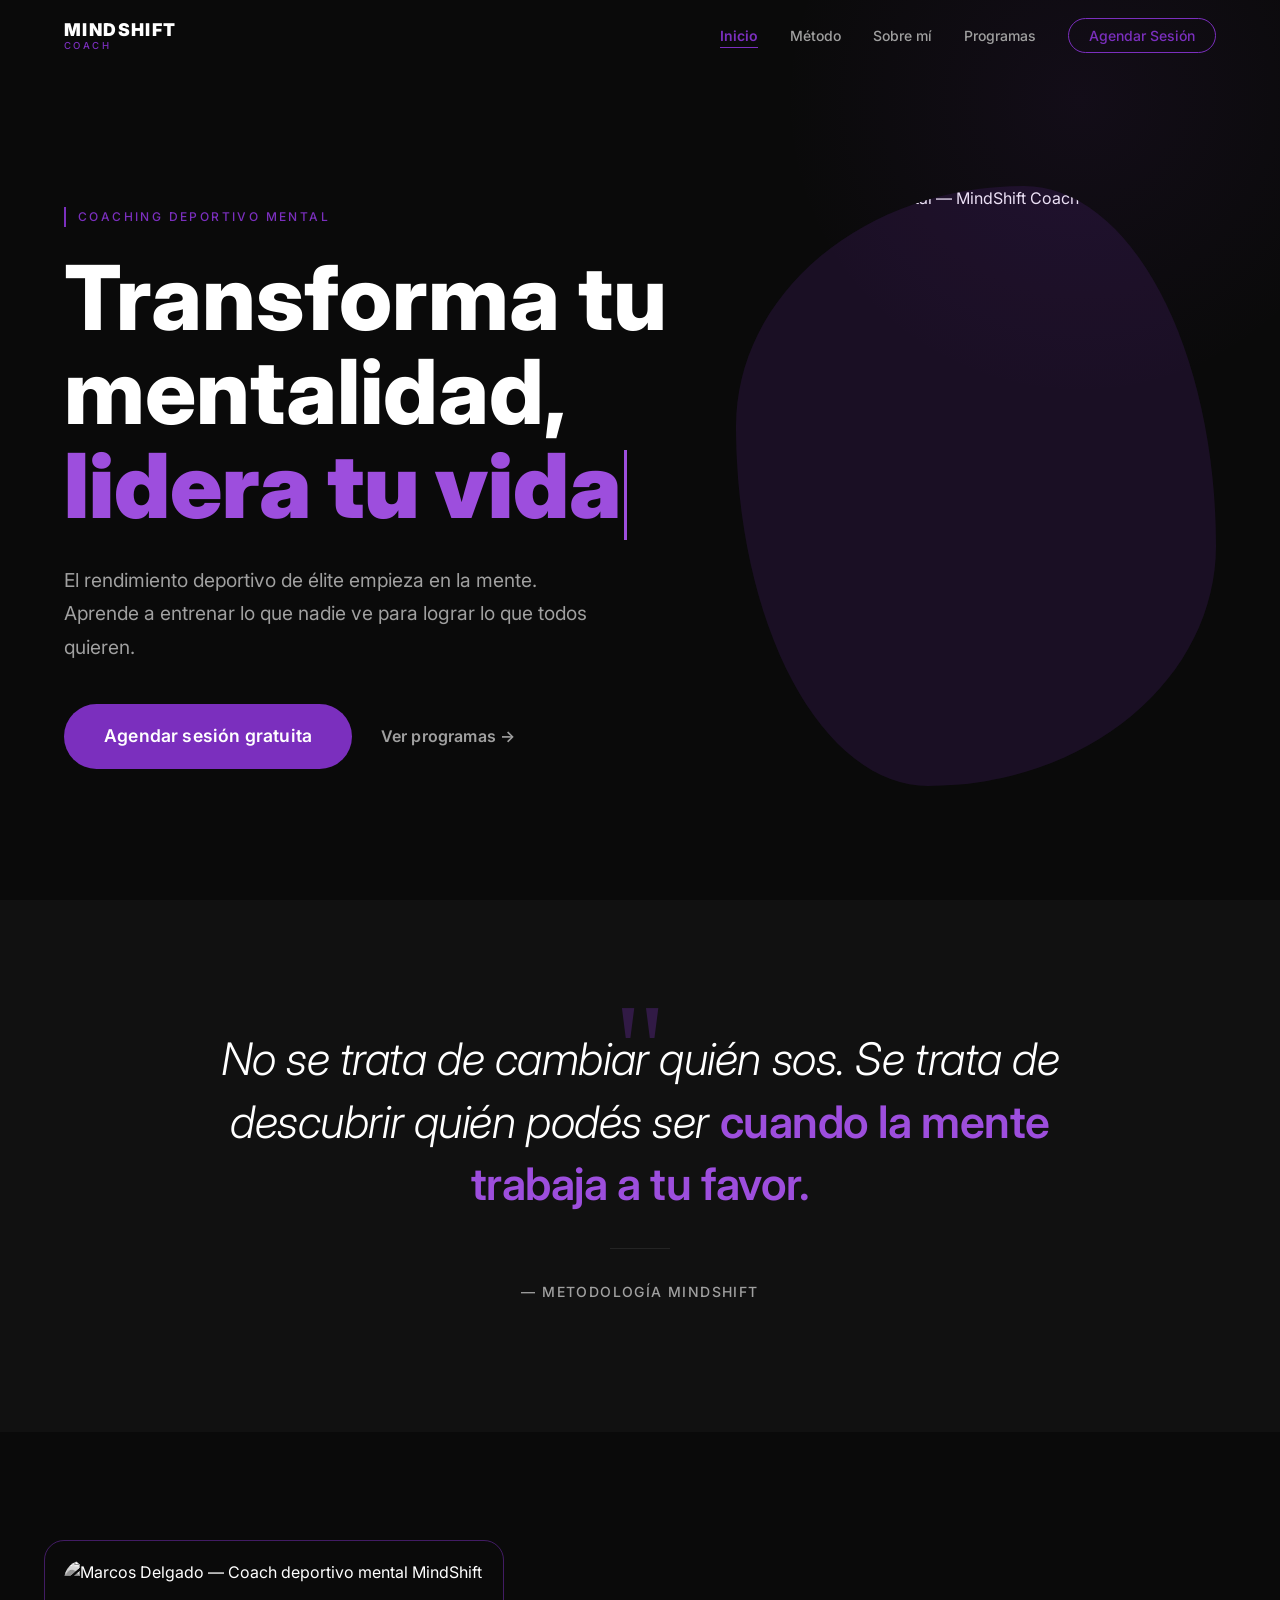
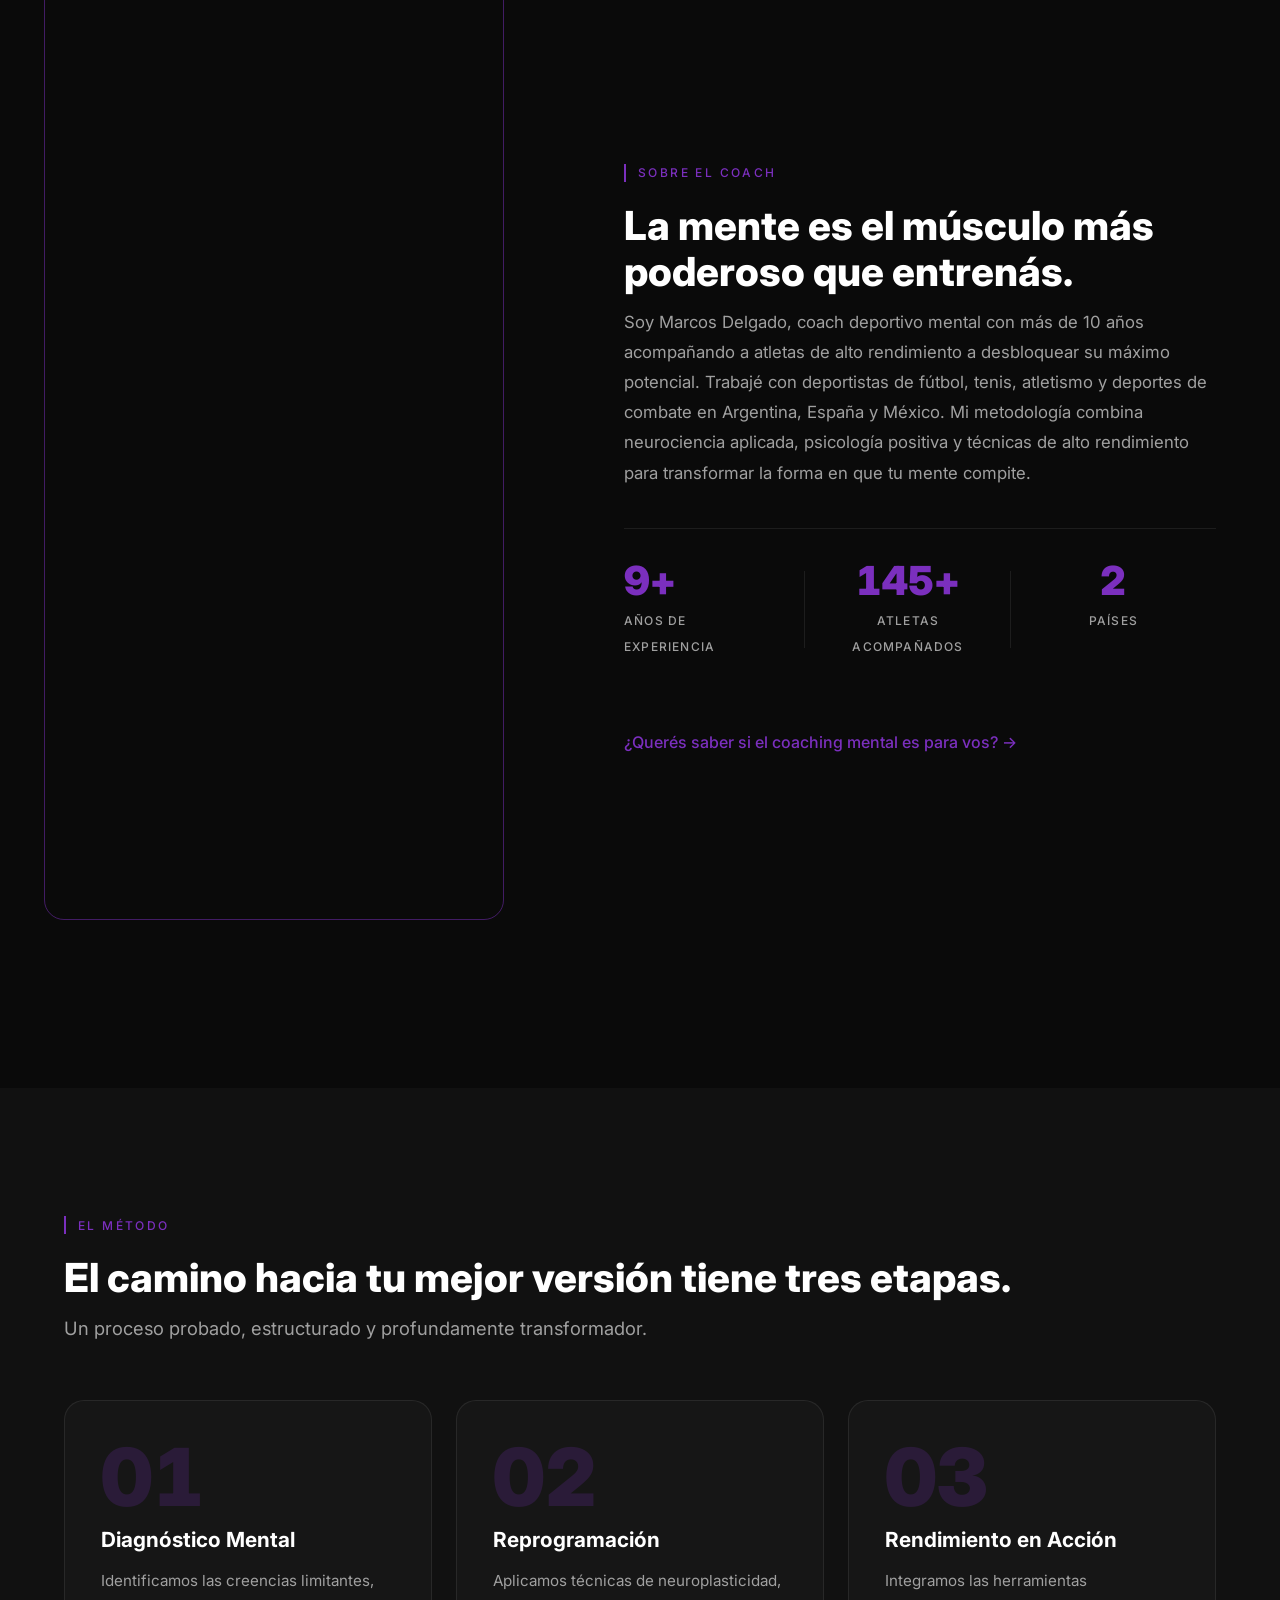
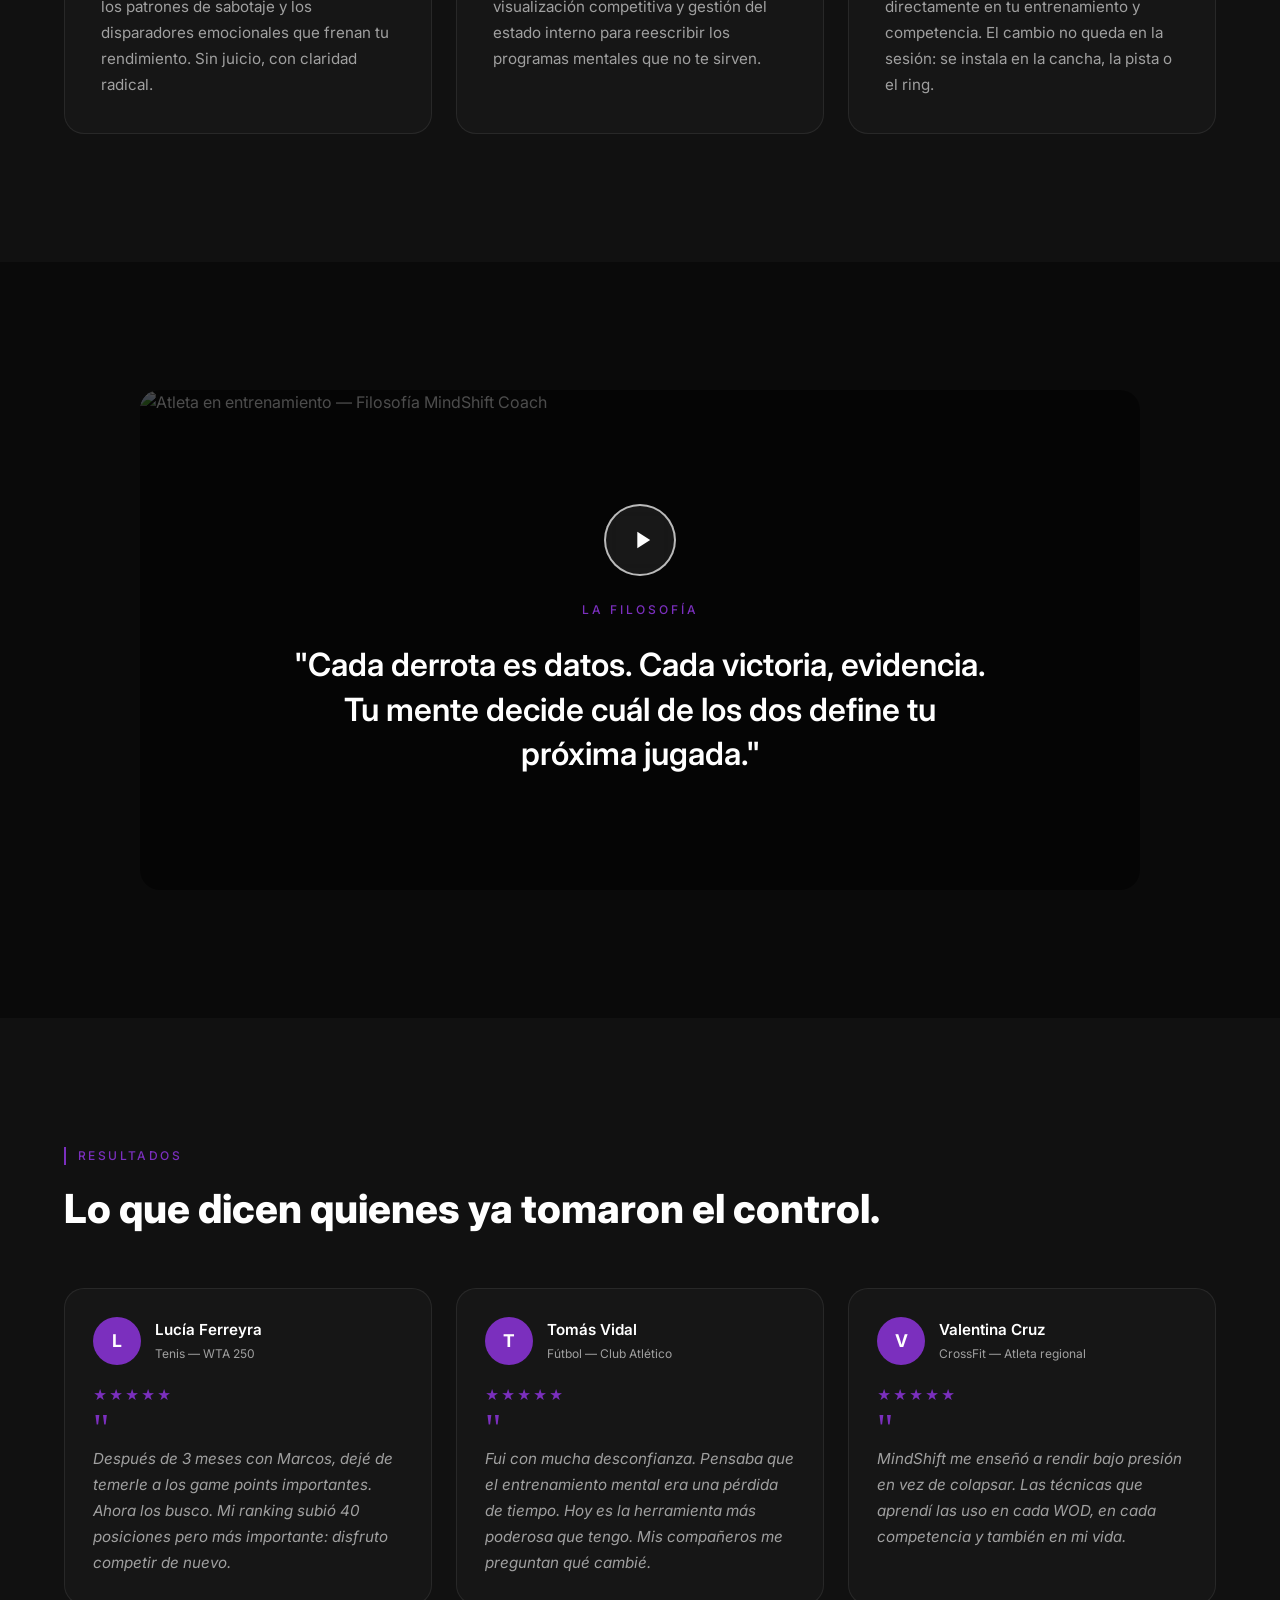
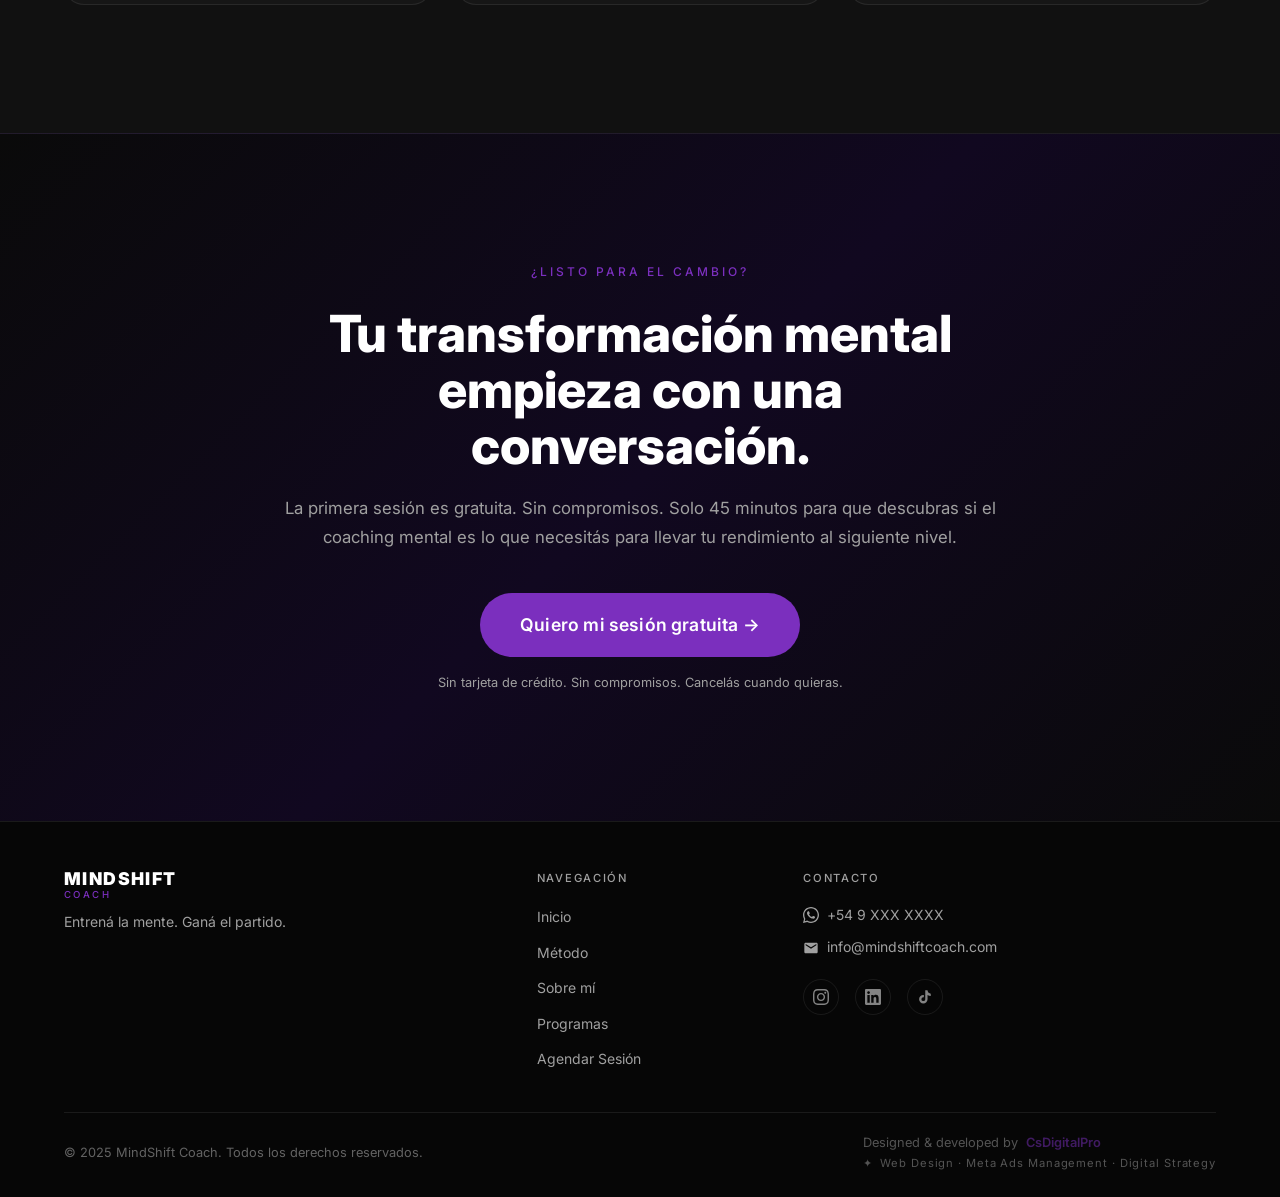
==== commit 67e72d1f: "fix href whatsapp instagram tiktok" ====
--- a/index.html
+++ b/index.html
@@ -490,7 +490,7 @@
           <div class="footer-contact">
             <!-- PLACEHOLDER: reemplazar por número real de WhatsApp -->
             <a
-              href="https://wa.me/549XXXXXXXXXX"
+              href="https://wa.me/5493517915842"
               class="footer-contact-item"
               aria-label="Contactar por WhatsApp"
               target="_blank"
@@ -505,7 +505,7 @@
 
             <!-- PLACEHOLDER: reemplazar por email real del cliente -->
             <a
-              href="mailto:info@mindshiftcoach.com"
+              href="mailto:contacto@mind-shift-coach.com"
               class="footer-contact-item"
               aria-label="Enviar email a MindShift Coach"
             >
@@ -522,7 +522,7 @@
 
             <!-- Instagram -->
             <a
-              href="https://instagram.com/mindshiftcoach"
+              href="https://instagram.com/csdigitalpro"
               target="_blank"
               rel="noopener noreferrer"
               aria-label="Instagram de MindShift Coach"
@@ -534,7 +534,7 @@
 
             <!-- LinkedIn -->
             <a
-              href="https://linkedin.com/in/mindshiftcoach"
+              href="https://linkedin.com/in/csdigitalpro"
               target="_blank"
               rel="noopener noreferrer"
               aria-label="LinkedIn de MindShift Coach"
@@ -546,7 +546,7 @@
 
             <!-- TikTok -->
             <a
-              href="https://tiktok.com/@mindshiftcoach"
+              href="https://tiktok.com/@csdigitalpro0"
               target="_blank"
               rel="noopener noreferrer"
               aria-label="TikTok de MindShift Coach"
